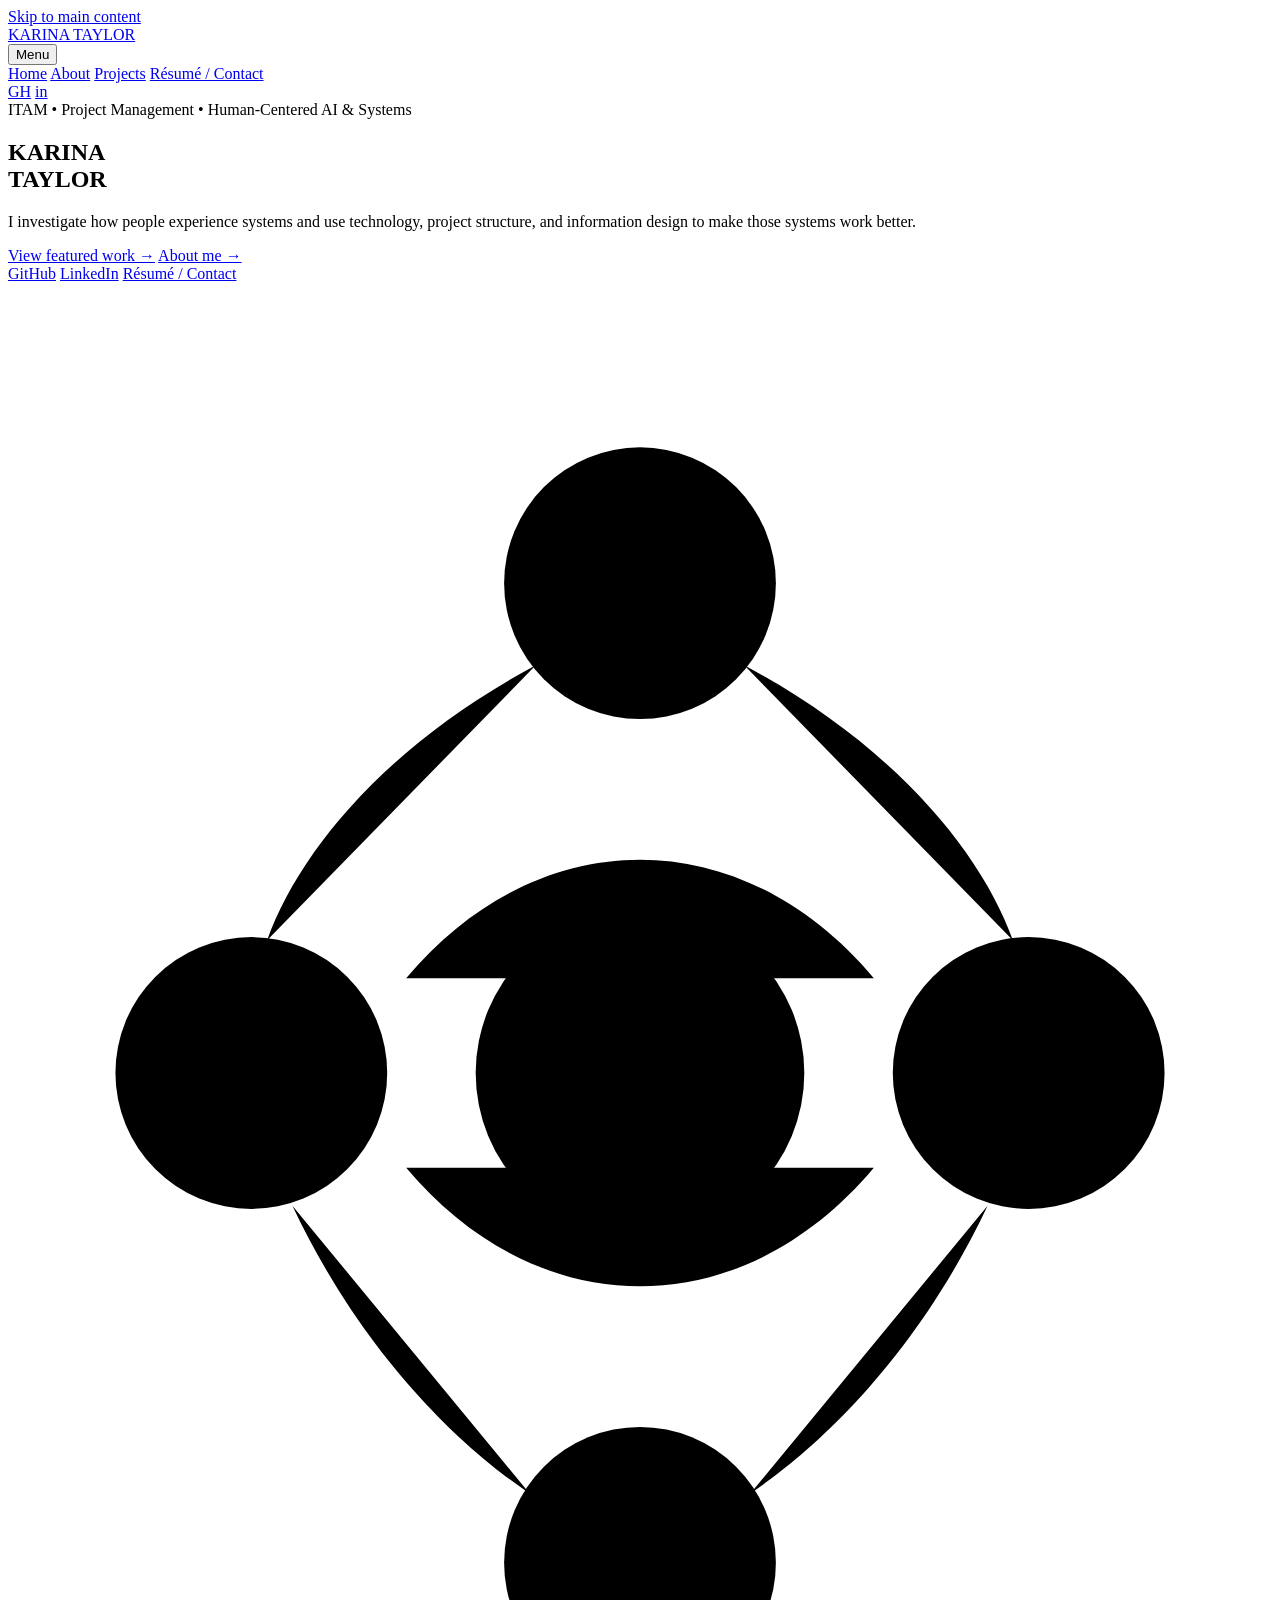
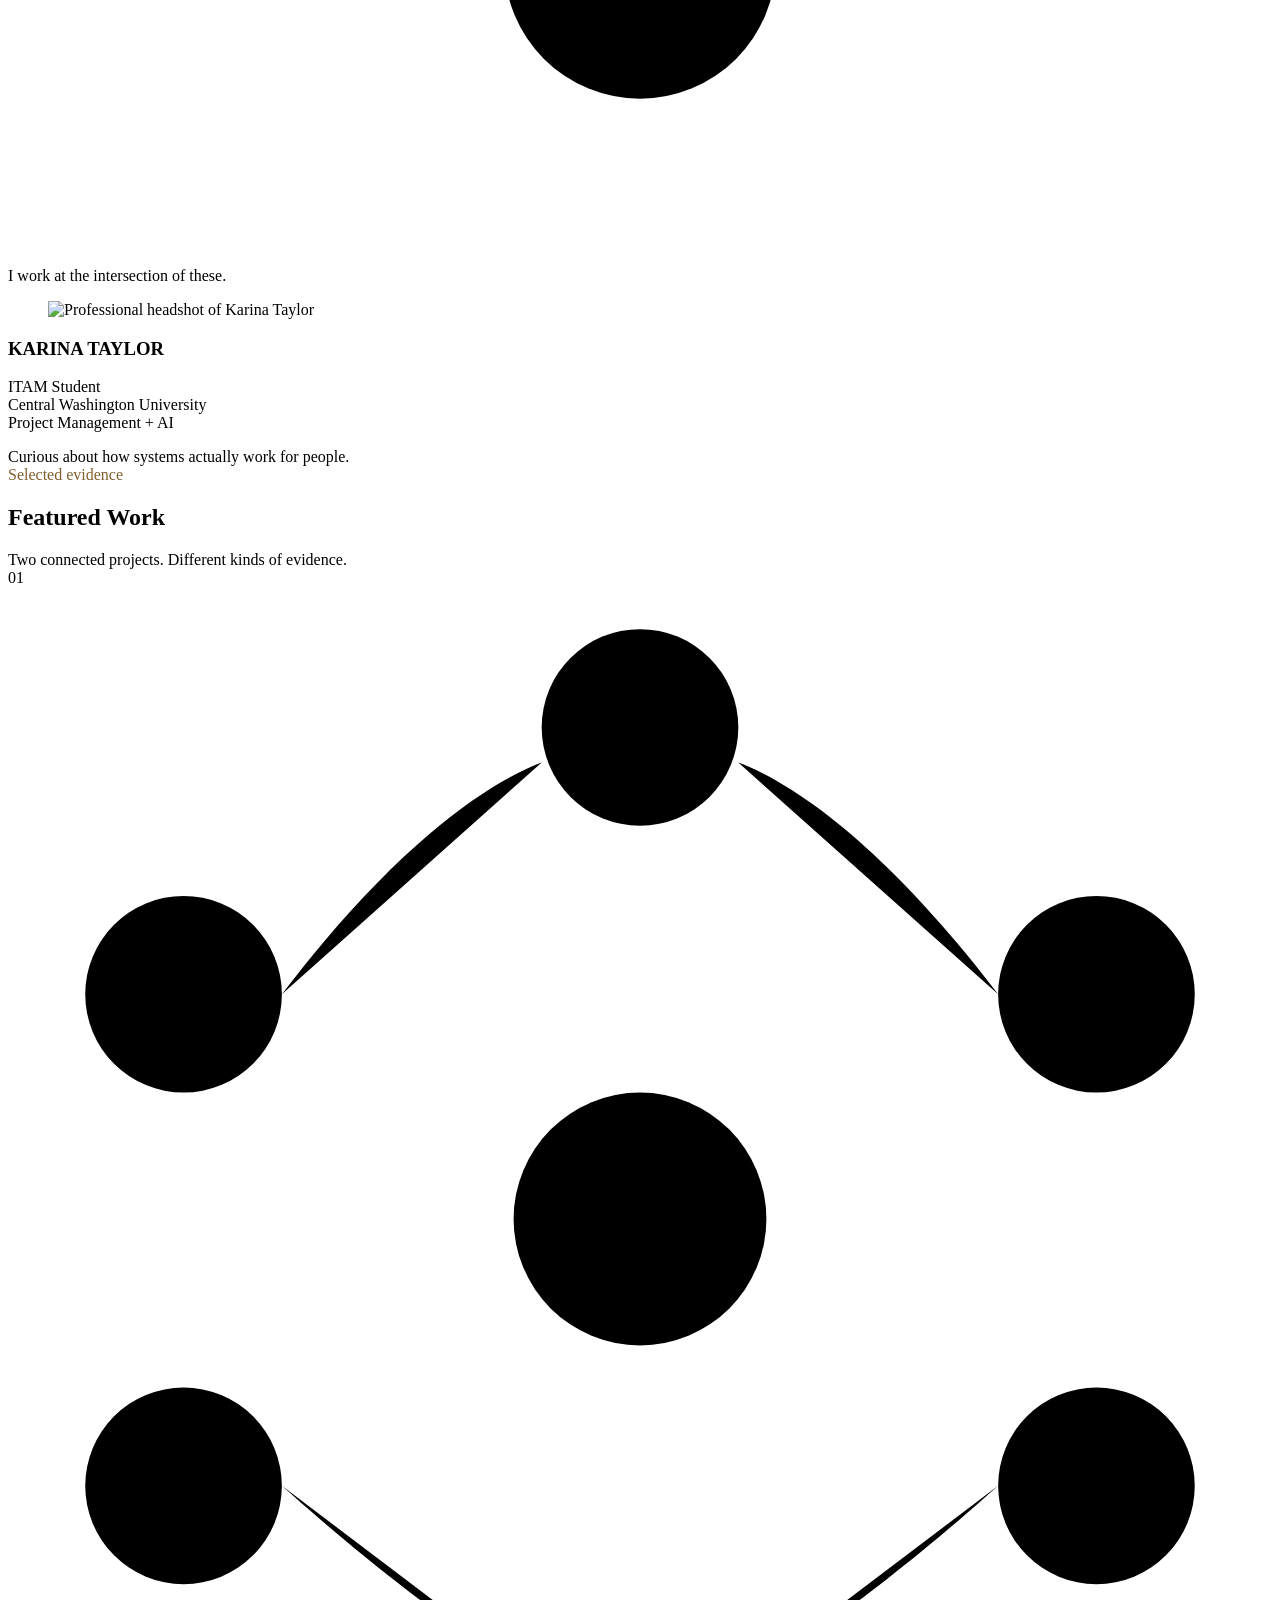
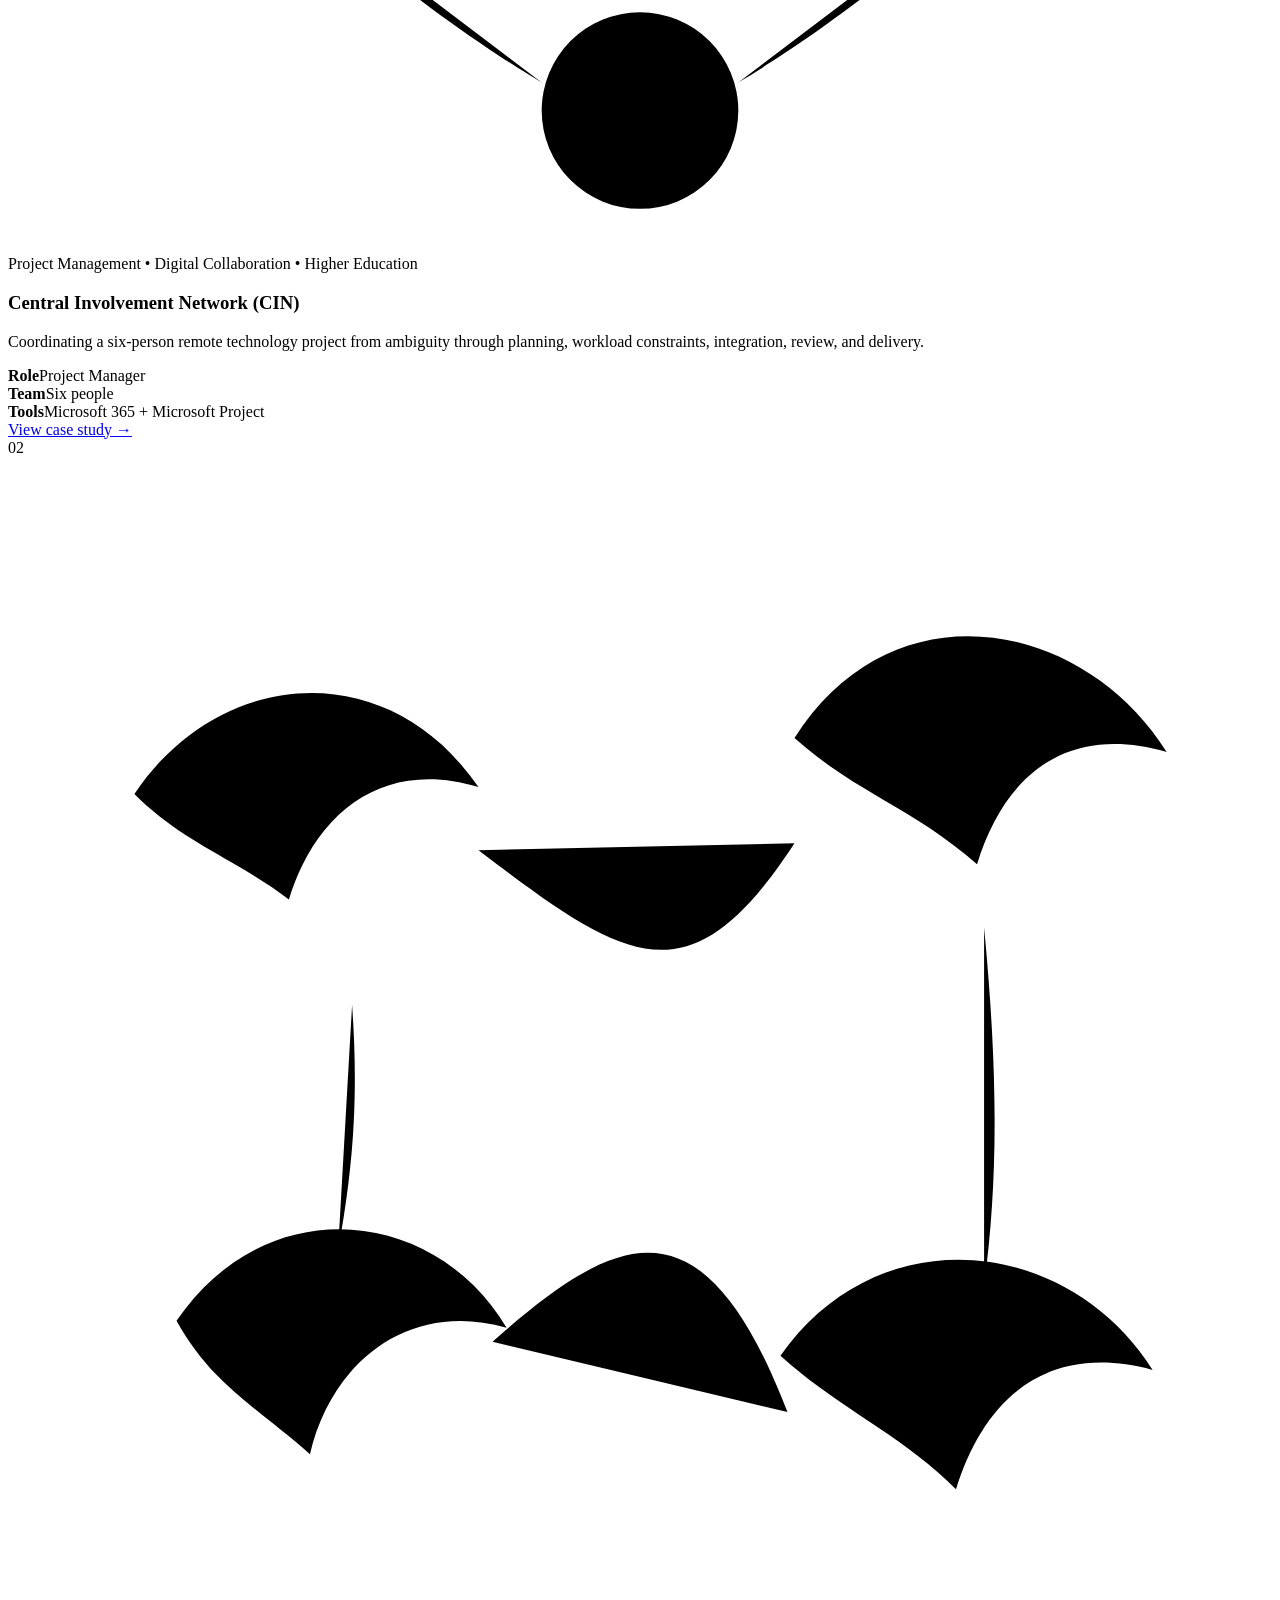
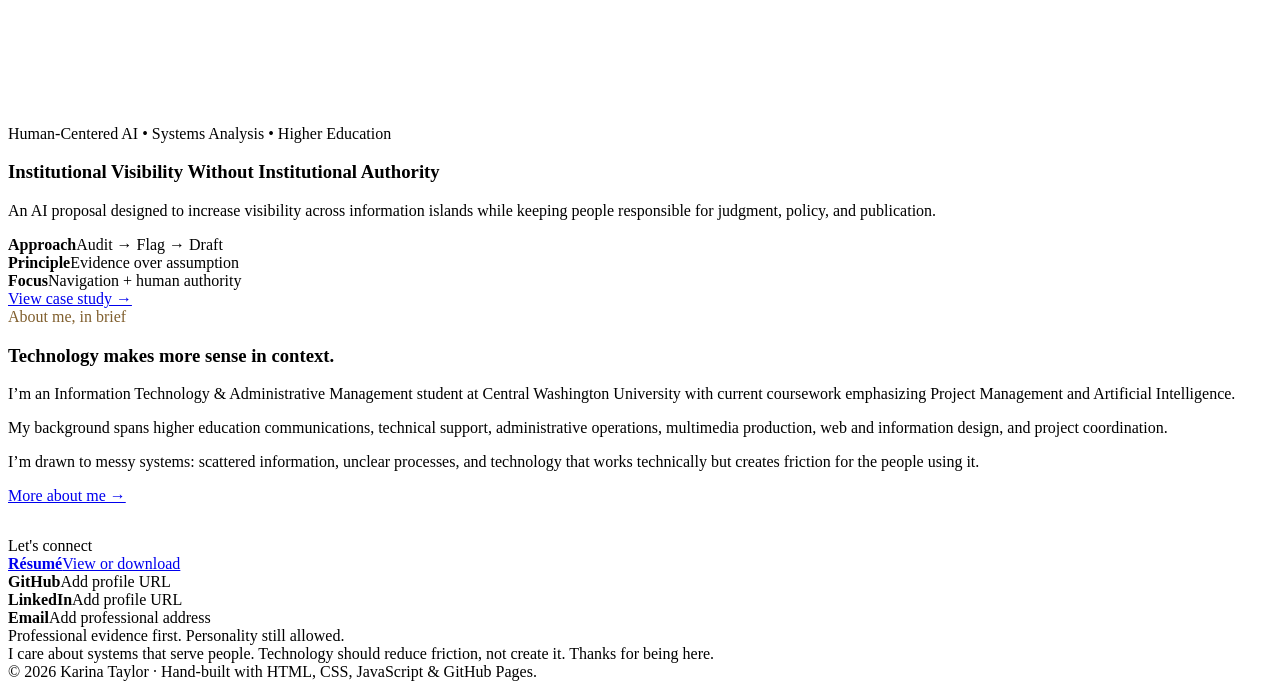
==== index.html @ f5432e7c "Publish portfolio Version 1 homepage" ====
<!doctype html>
<html lang="en">
<head>
<meta charset="utf-8">
<meta name="viewport" content="width=device-width,initial-scale=1">
<meta name="description" content="Karina Taylor — ITAM student focused on project management, human-centered AI, systems analysis, technology implementation, and process improvement.">
<title>Karina Taylor | Technology, Projects & Systems</title>
<link rel="stylesheet" href="assets/css/styles.css">
<script src="assets/js/main.js" defer></script>
</head>
<body>
<a class="skip-link" href="#main">Skip to main content</a>

<header class="site-header">
  <div class="wrap nav">
    <a class="brand" href="index.html">KARINA TAYLOR</a>
    <div class="nav-right">
      <button class="menu-button" aria-expanded="false" aria-controls="nav-links">Menu</button>
      <nav class="nav-links" id="nav-links" aria-label="Primary navigation">
        <a href="index.html" aria-current="page">Home</a>
        <a href="about.html">About</a>
        <a href="projects.html">Projects</a>
        <a href="resume.html">Résumé / Contact</a>
      </nav>
      <div class="social-mini" aria-label="Professional links">
        <a href="#" aria-label="GitHub placeholder">GH</a>
        <a href="#" aria-label="LinkedIn placeholder">in</a>
      </div>
    </div>
  </div>
</header>

<main id="main">
  <section class="hero">
    <div class="wrap hero-grid">
      <div class="hero-copy">
        <div class="eyebrow">ITAM • Project Management • Human-Centered AI & Systems</div>
        <h1>KARINA<br>TAYLOR</h1>
        <p class="hero-lead">I investigate how people experience systems and use technology, project structure, and information design to make those systems work better.</p>
        <div class="actions">
          <a class="button primary" href="#featured">View featured work →</a>
          <a class="button" href="about.html">About me →</a>
        </div>
        <div class="hero-links">
          <a href="#" aria-label="GitHub placeholder">GitHub</a>
          <a href="#" aria-label="LinkedIn placeholder">LinkedIn</a>
          <a href="resume.html">Résumé / Contact</a>
        </div>
      </div>

      <div class="system-board" aria-hidden="true">
        <svg viewBox="0 0 400 500">
          <circle cx="200" cy="250" r="52"/>
          <circle cx="200" cy="95" r="43"/>
          <circle cx="77" cy="250" r="43"/>
          <circle cx="323" cy="250" r="43"/>
          <circle cx="200" cy="405" r="43"/>
          <path d="M200 138 L200 198 M120 250 L148 250 M252 250 L280 250 M200 302 L200 362"/>
          <path d="M167 121 C120 146 92 180 82 208 M233 121 C280 146 308 180 318 208 M90 292 C115 345 150 373 165 383 M310 292 C285 345 250 373 235 383"/>
          <path d="M126 220 C168 170 232 170 274 220 M126 280 C168 330 232 330 274 280"/>
        </svg>
        <div class="system-note">I work at the intersection of these.</div>
      </div>

      <div class="portrait-zone">
        <figure class="photo-frame">
          <img src="assets/images/karina-taylor-headshot.webp" alt="Professional headshot of Karina Taylor">
        </figure>
        <aside class="id-card">
          <h3>KARINA TAYLOR</h3>
          <p>ITAM Student<br>Central Washington University<br>Project Management + AI</p>
          <div class="scribble">Curious about how systems actually work for people.</div>
        </aside>
      </div>
    </div>
  </section>

  <section class="paper-section" id="featured">
    <div class="wrap section">
      <div class="section-head">
        <div>
          <div class="eyebrow" style="color:#805f2e">Selected evidence</div>
          <h2 class="rule-title">Featured Work</h2>
        </div>
        <div class="hand-note">Two connected projects. Different kinds of evidence.</div>
      </div>

      <div class="feature-layout">
        <article class="project-card">
          <div class="project-number">01</div>
          <div class="project-body">
            <div class="project-top">
              <div class="project-diagram" aria-hidden="true">
                <svg viewBox="0 0 180 180">
                  <circle cx="90" cy="90" r="18"/>
                  <circle cx="90" cy="20" r="14"/><circle cx="25" cy="58" r="14"/><circle cx="25" cy="128" r="14"/>
                  <circle cx="155" cy="58" r="14"/><circle cx="155" cy="128" r="14"/><circle cx="90" cy="160" r="14"/>
                  <path d="M90 34 L90 72 M39 63 L72 82 M39 123 L72 98 M108 82 L141 63 M108 98 L141 123 M90 108 L90 146"/>
                  <path d="M39 58 C55 37 68 28 76 25 M141 58 C125 37 112 28 104 25 M39 128 C58 145 71 153 76 156 M141 128 C122 145 109 153 104 156"/>
                </svg>
              </div>
              <div>
                <div class="tag">Project Management • Digital Collaboration • Higher Education</div>
                <h3>Central Involvement Network (CIN)</h3>
                <p>Coordinating a six-person remote technology project from ambiguity through planning, workload constraints, integration, review, and delivery.</p>
              </div>
            </div>
            <div class="project-meta">
              <div><strong>Role</strong>Project Manager</div>
              <div><strong>Team</strong>Six people</div>
              <div><strong>Tools</strong>Microsoft 365 + Microsoft Project</div>
            </div>
            <a class="button" href="projects/cin.html">View case study →</a>
          </div>
        </article>

        <article class="project-card">
          <div class="project-number">02</div>
          <div class="project-body">
            <div class="project-top">
              <div class="project-diagram" aria-hidden="true">
                <svg viewBox="0 0 180 180">
                  <path d="M18 48 C30 30 54 28 67 47 C54 43 44 50 40 63 C32 57 25 55 18 48Z"/>
                  <path d="M112 40 C126 18 153 23 165 42 C151 38 142 45 138 58 C129 50 121 48 112 40Z"/>
                  <path d="M24 123 C37 104 61 107 71 124 C57 120 46 129 43 142 C35 135 29 132 24 123Z"/>
                  <path d="M110 128 C124 108 151 111 163 130 C148 126 139 134 135 147 C127 139 119 136 110 128Z"/>
                  <path d="M67 56 C88 72 97 78 112 55 M69 126 C87 110 99 105 111 136 M49 78 C50 92 49 102 47 113 M139 67 C141 88 141 103 139 118"/>
                </svg>
              </div>
              <div>
                <div class="tag">Human-Centered AI • Systems Analysis • Higher Education</div>
                <h3>Institutional Visibility Without Institutional Authority</h3>
                <p>An AI proposal designed to increase visibility across information islands while keeping people responsible for judgment, policy, and publication.</p>
              </div>
            </div>
            <div class="project-meta">
              <div><strong>Approach</strong>Audit → Flag → Draft</div>
              <div><strong>Principle</strong>Evidence over assumption</div>
              <div><strong>Focus</strong>Navigation + human authority</div>
            </div>
            <a class="button" href="projects/institutional-visibility.html">View case study →</a>
          </div>
        </article>

        <aside class="side-panel">
          <div class="eyebrow" style="color:#805f2e">About me, in brief</div>
          <h3>Technology makes more sense in context.</h3>
          <p>I’m an Information Technology & Administrative Management student at Central Washington University with current coursework emphasizing Project Management and Artificial Intelligence.</p>
          <p>My background spans higher education communications, technical support, administrative operations, multimedia production, web and information design, and project coordination.</p>
          <p>I’m drawn to messy systems: scattered information, unclear processes, and technology that works technically but creates friction for the people using it.</p>
          <a class="text-link" href="about.html">More about me →</a>

          <div style="margin-top:2rem" class="eyebrow" >Let's connect</div>
          <div class="contact-grid">
            <a href="resume.html"><strong>Résumé</strong>View or download</a>
            <div class="contact-placeholder"><strong>GitHub</strong>Add profile URL</div>
            <div class="contact-placeholder"><strong>LinkedIn</strong>Add profile URL</div>
            <div class="contact-placeholder"><strong>Email</strong>Add professional address</div>
          </div>
          <div class="hand-note">Professional evidence first. Personality still allowed.</div>
        </aside>
      </div>

      <div class="footer-note">
        <span>I care about systems that serve people. Technology should reduce friction, not create it.</span>
        <span>Thanks for being here.</span>
      </div>
    </div>
  </section>
</main>

<footer class="site-footer">© 2026 Karina Taylor · Hand-built with HTML, CSS, JavaScript & GitHub Pages.</footer>
</body>
</html>
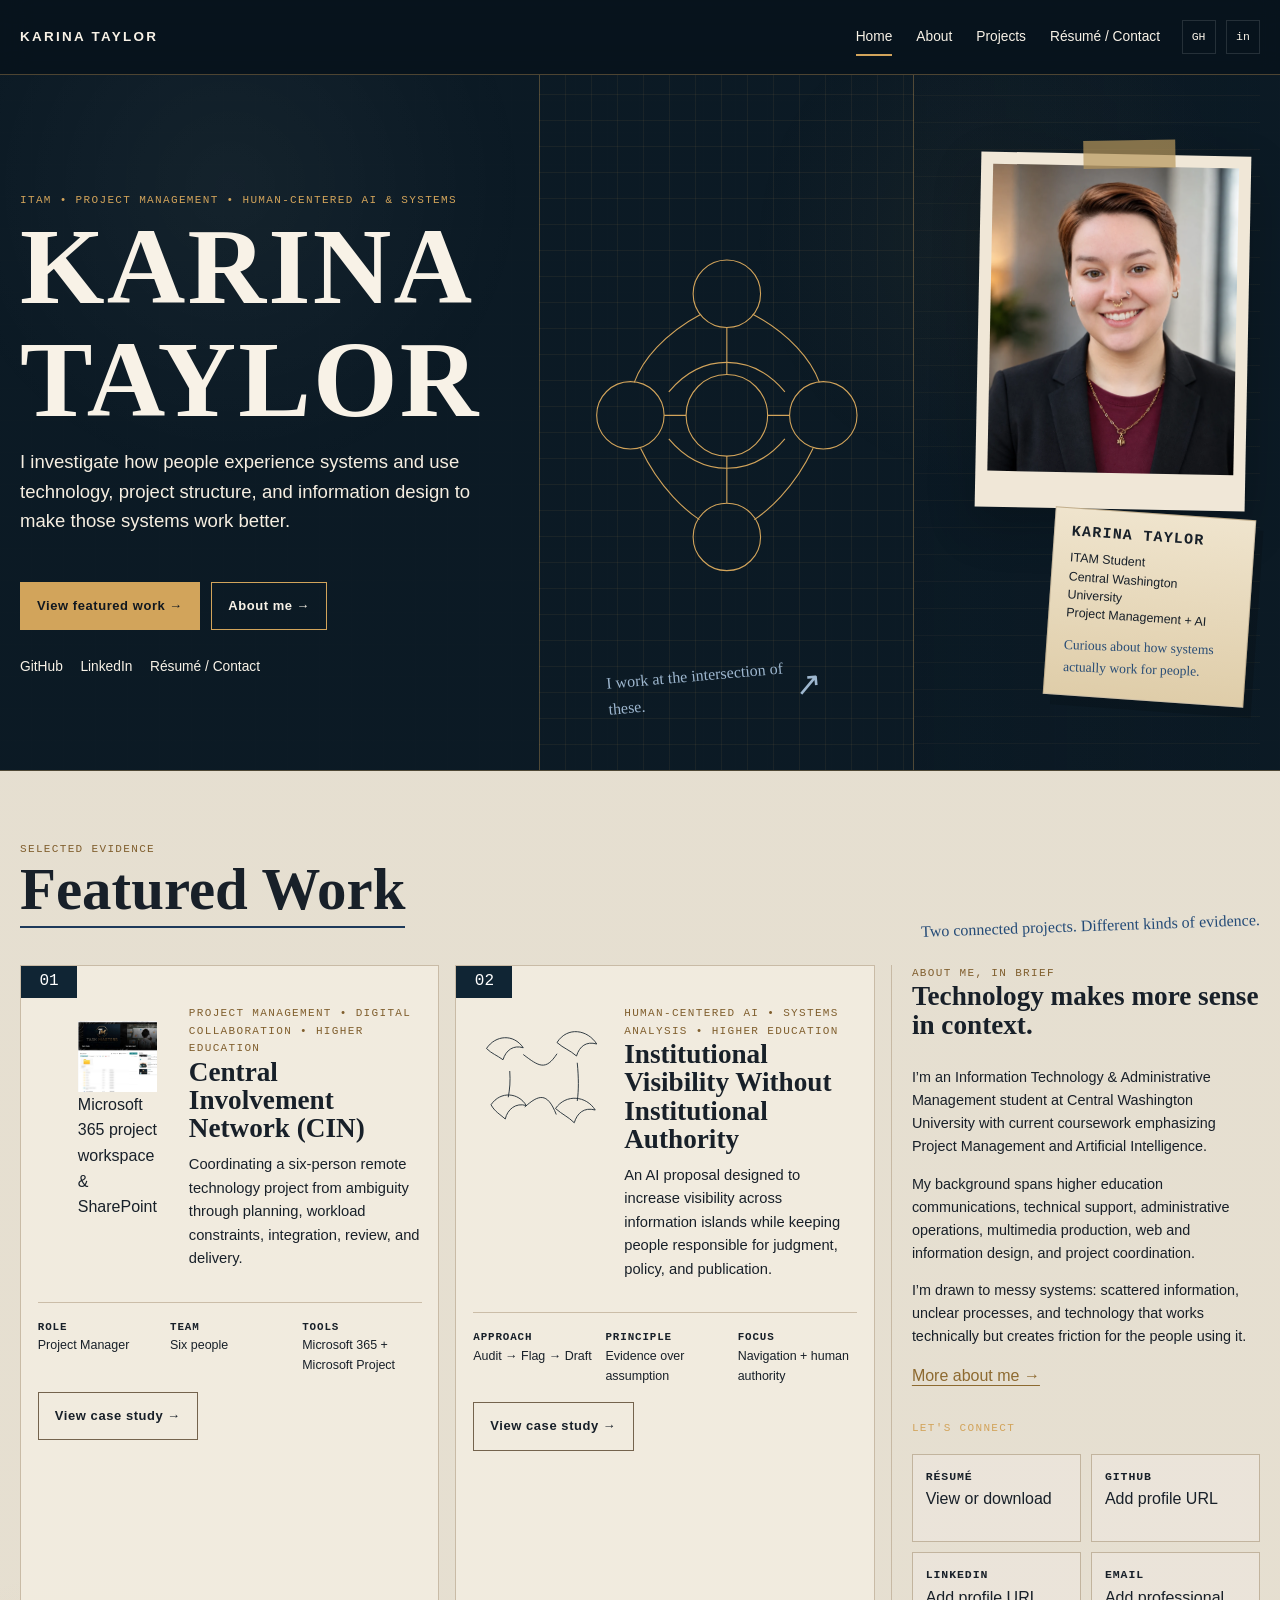
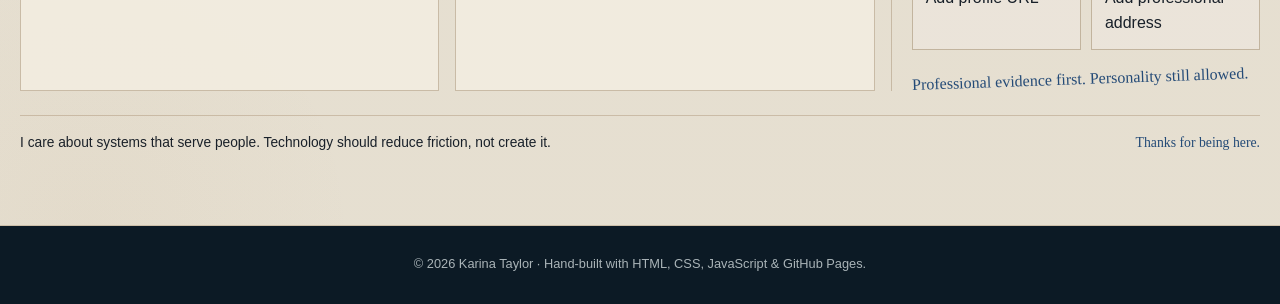
==== commit 17343f28: "Build CIN case study and add project evidence" ====
--- a/index.html
+++ b/index.html
@@ -91,14 +91,13 @@
           <div class="project-body">
             <div class="project-top">
               <div class="project-diagram" aria-hidden="true">
-                <svg viewBox="0 0 180 180">
-                  <circle cx="90" cy="90" r="18"/>
-                  <circle cx="90" cy="20" r="14"/><circle cx="25" cy="58" r="14"/><circle cx="25" cy="128" r="14"/>
-                  <circle cx="155" cy="58" r="14"/><circle cx="155" cy="128" r="14"/><circle cx="90" cy="160" r="14"/>
-                  <path d="M90 34 L90 72 M39 63 L72 82 M39 123 L72 98 M108 82 L141 63 M108 98 L141 123 M90 108 L90 146"/>
-                  <path d="M39 58 C55 37 68 28 76 25 M141 58 C125 37 112 28 104 25 M39 128 C58 145 71 153 76 156 M141 128 C122 145 109 153 104 156"/>
-                </svg>
-              </div>
+                <figure class="project-proof">
+  <div></div><img
+    src="assets/images/cin/sharepoint-project-home.jpg"
+    alt="Sanitized SharePoint project workspace created for the Central Involvement Network project"
+  >
+  <figcaption>Microsoft 365 project workspace & SharePoint</figcaption>
+</figure></div>
               <div>
                 <div class="tag">Project Management • Digital Collaboration • Higher Education</div>
                 <h3>Central Involvement Network (CIN)</h3>
--- a/assets/css/styles.css
+++ b/assets/css/styles.css
@@ -0,0 +1,517 @@
+
+:root{
+  --paper:#efe7d8;
+  --paper-2:#e5d9c6;
+  --paper-3:#d8c8af;
+  --ink:#182029;
+  --ink-soft:#47515a;
+  --navy:#0c1a25;
+  --navy-2:#112736;
+  --navy-3:#183445;
+  --gold:#d2a45b;
+  --gold-soft:#ebca8e;
+  --cream:#f8f2e7;
+  --muted:#aab4b8;
+  --blue-ink:#1e3a5b;
+  --line:rgba(210,164,91,.34);
+  --line-paper:rgba(61,47,31,.18);
+  --max:1240px;
+  --shadow:0 18px 48px rgba(0,0,0,.22);
+  --serif:Georgia,"Times New Roman",serif;
+  --sans:Arial,Helvetica,sans-serif;
+  --mono:Consolas,"Liberation Mono",monospace;
+}
+*{box-sizing:border-box}
+html{scroll-behavior:smooth}
+body{
+  margin:0;
+  font-family:var(--sans);
+  color:var(--cream);
+  line-height:1.6;
+  background:var(--navy);
+}
+body::before{
+  content:"";
+  position:fixed;
+  inset:0;
+  pointer-events:none;
+  z-index:-2;
+  background:
+    linear-gradient(rgba(12,26,37,.96),rgba(12,26,37,.96)),
+    repeating-linear-gradient(0deg,transparent 0 31px,rgba(210,164,91,.07) 31px 32px),
+    repeating-linear-gradient(90deg,transparent 0 31px,rgba(210,164,91,.07) 31px 32px);
+}
+a{color:inherit}
+img{display:block;max-width:100%}
+button,input,textarea,select{font:inherit}
+.skip-link{position:absolute;left:-9999px;top:0;z-index:999;background:var(--paper);color:var(--ink);padding:.7rem 1rem}
+.skip-link:focus{left:1rem;top:1rem}
+.wrap{width:min(100% - 2.5rem,var(--max));margin:auto}
+
+.site-header{
+  position:sticky;
+  top:0;
+  z-index:50;
+  background:rgba(8,20,29,.95);
+  backdrop-filter:blur(12px);
+  border-bottom:1px solid var(--line);
+}
+.nav{
+  min-height:74px;
+  display:flex;
+  align-items:center;
+  justify-content:space-between;
+  gap:1.5rem;
+}
+.brand{
+  text-decoration:none;
+  font-weight:700;
+  letter-spacing:.17em;
+  font-size:.84rem;
+  white-space:nowrap;
+}
+.nav-right{display:flex;align-items:center;gap:1.35rem}
+.nav-links{display:flex;align-items:center;gap:1.5rem}
+.nav-links a{
+  position:relative;
+  text-decoration:none;
+  font-size:.86rem;
+}
+.nav-links a::after{
+  content:"";
+  position:absolute;
+  left:0;
+  right:100%;
+  bottom:-.5rem;
+  height:2px;
+  background:var(--gold);
+  transition:right .18s ease;
+}
+.nav-links a:hover::after,.nav-links a:focus-visible::after,.nav-links a[aria-current="page"]::after{right:0}
+.social-mini{display:flex;gap:.65rem}
+.social-mini a{
+  width:34px;height:34px;
+  display:grid;place-items:center;
+  border:1px solid rgba(255,255,255,.12);
+  text-decoration:none;
+  font-family:var(--mono);
+  font-size:.72rem;
+}
+.menu-button{
+  display:none;
+  border:1px solid var(--line);
+  background:none;
+  color:var(--cream);
+  padding:.45rem .7rem;
+}
+
+.eyebrow,.tag,.meta{
+  font-family:var(--mono);
+  text-transform:uppercase;
+  letter-spacing:.12em;
+  font-size:.69rem;
+  color:var(--gold);
+}
+h1,h2,h3,h4{font-family:var(--serif);line-height:1.04;margin-top:0}
+h1{font-size:clamp(4.6rem,8.5vw,8rem);letter-spacing:.02em;margin-bottom:.7rem}
+h2{font-size:clamp(2.35rem,4.6vw,4rem);margin-bottom:.7rem}
+h3{font-size:1.7rem}
+p{margin-top:0}
+.text-link{color:#8d6a30;text-underline-offset:.25em}
+.dark-link{color:var(--gold-soft);text-underline-offset:.25em}
+
+.hero{
+  position:relative;
+  overflow:hidden;
+  border-bottom:1px solid var(--line);
+}
+.hero::before{
+  content:"";
+  position:absolute;
+  inset:0;
+  background:
+    radial-gradient(circle at 18% 16%,rgba(255,255,255,.04),transparent 25%),
+    radial-gradient(circle at 78% 24%,rgba(210,164,91,.05),transparent 22%);
+}
+.hero-grid{
+  position:relative;
+  min-height:695px;
+  display:grid;
+  grid-template-columns:1.05fr .76fr .70fr;
+  align-items:stretch;
+}
+.hero-copy{
+  padding:5.8rem 2.2rem 4.2rem 0;
+  display:flex;
+  flex-direction:column;
+  justify-content:center;
+  z-index:2;
+}
+.hero-position{
+  color:var(--gold-soft);
+  text-transform:uppercase;
+  letter-spacing:.075em;
+  font-size:.96rem;
+  line-height:1.45;
+  max-width:660px;
+}
+.hero-lead{
+  font-size:1.16rem;
+  max-width:620px;
+  color:#f6eee1;
+}
+.actions{display:flex;flex-wrap:wrap;gap:.7rem;margin-top:1.7rem}
+.button{
+  display:inline-block;
+  text-decoration:none;
+  border:1px solid var(--gold);
+  padding:.8rem 1rem;
+  font-weight:700;
+  font-size:.81rem;
+  letter-spacing:.045em;
+  transition:transform .16s ease;
+}
+.button.primary{background:var(--gold);color:#111820}
+.button:hover,.button:focus-visible{transform:translateY(-2px)}
+
+.system-board{
+  position:relative;
+  border-left:1px solid var(--line);
+  border-right:1px solid var(--line);
+  min-height:100%;
+  overflow:hidden;
+  background:
+    repeating-linear-gradient(0deg,transparent 0 25px,rgba(210,164,91,.07) 25px 26px),
+    repeating-linear-gradient(90deg,transparent 0 25px,rgba(210,164,91,.07) 25px 26px);
+}
+.system-board svg{
+  position:absolute;
+  inset:16% 8% 18%;
+  width:84%;
+  height:66%;
+  stroke:var(--gold);
+  fill:none;
+  stroke-width:1.4;
+}
+.system-note{
+  position:absolute;
+  left:18%;
+  bottom:8%;
+  font-family:"Comic Sans MS","Bradley Hand",cursive;
+  color:#9eb7cf;
+  font-size:1rem;
+  transform:rotate(-5deg);
+  max-width:180px;
+}
+.system-note::after{content:"↗";font-size:2rem;position:absolute;right:-2.2rem;top:.4rem}
+
+.portrait-zone{
+  position:relative;
+  min-height:100%;
+  background:
+    linear-gradient(90deg,rgba(12,26,37,.12),rgba(12,26,37,.02)),
+    repeating-linear-gradient(0deg,transparent 0 26px,rgba(210,164,91,.05) 26px 27px);
+}
+.photo-frame{
+  position:absolute;
+  width:78%;
+  top:9%;
+  left:7%;
+  background:#f0e7d7;
+  padding:12px 12px 36px;
+  transform:rotate(1.1deg);
+  box-shadow:var(--shadow);
+}
+.photo-frame::before{
+  content:"";
+  position:absolute;
+  top:-14px;
+  left:38%;
+  width:92px;
+  height:28px;
+  background:rgba(184,151,92,.70);
+  transform:rotate(-2deg);
+  z-index:2;
+}
+.photo-frame img{
+  width:100%;
+  aspect-ratio:4/5;
+  object-fit:cover;
+  object-position:center 28%;
+}
+.id-card{
+  position:absolute;
+  width:58%;
+  right:3%;
+  bottom:10%;
+  background:linear-gradient(180deg,#efe4cd,#dfcda9);
+  color:var(--ink);
+  padding:1rem 1.05rem 1.2rem;
+  transform:rotate(4deg);
+  border:1px solid rgba(69,48,22,.20);
+  box-shadow:8px 10px 0 rgba(0,0,0,.15);
+}
+.id-card h3{font-family:var(--mono);font-size:.94rem;letter-spacing:.08em;margin-bottom:.55rem}
+.id-card p{font-size:.78rem;line-height:1.45;margin-bottom:.65rem}
+.id-card .scribble{
+  font-family:"Comic Sans MS","Bradley Hand",cursive;
+  color:#294d76;
+  font-size:.85rem;
+  transform:rotate(-2deg);
+}
+
+.hero-links{
+  display:flex;
+  gap:1.1rem;
+  margin-top:1.6rem;
+  flex-wrap:wrap;
+}
+.hero-links a{
+  text-decoration:none;
+  border-bottom:1px solid transparent;
+  font-size:.86rem;
+}
+.hero-links a:hover,.hero-links a:focus-visible{border-color:var(--gold-soft)}
+
+.paper-section{
+  position:relative;
+  background:
+    linear-gradient(rgba(239,231,216,.96),rgba(239,231,216,.96)),
+    repeating-linear-gradient(0deg,transparent 0 29px,rgba(67,51,32,.04) 29px 30px);
+  color:var(--ink);
+  border-bottom:1px solid #cdbfa9;
+}
+.paper-section::before{
+  content:"";
+  position:absolute;inset:0;pointer-events:none;opacity:.35;
+  background:radial-gradient(circle at 7% 100%,rgba(155,105,44,.10),transparent 17%);
+}
+.section{padding:4.4rem 0}
+.section-head{
+  display:flex;
+  align-items:end;
+  justify-content:space-between;
+  gap:1rem;
+  margin-bottom:1.6rem;
+}
+.rule-title{
+  display:inline-block;
+  padding-bottom:.35rem;
+  border-bottom:2px solid var(--blue-ink);
+}
+.feature-layout{
+  display:grid;
+  grid-template-columns:1fr 1fr .88fr;
+  gap:1rem;
+}
+.project-card{
+  border:1px solid #c9bba6;
+  background:rgba(246,240,229,.74);
+  padding:1.05rem;
+  min-height:450px;
+  position:relative;
+}
+.project-number{
+  position:absolute;
+  top:0;left:0;
+  width:56px;height:32px;
+  display:grid;place-items:center;
+  background:#102534;color:#fff;
+  font-family:var(--mono);
+}
+.project-body{padding-top:1.4rem}
+.project-top{
+  display:grid;
+  grid-template-columns:135px 1fr;
+  gap:1rem;
+  align-items:start;
+}
+.project-diagram{
+  min-height:150px;
+  display:grid;
+  place-items:center;
+}
+.project-diagram svg{width:100%;height:150px;stroke:#1f2b34;fill:none;stroke-width:1.2}
+.project-card .tag{color:#805f2e}
+.project-card h3{margin-bottom:.65rem}
+.project-card p{font-size:.92rem}
+.project-meta{
+  border-top:1px solid #cbbda8;
+  margin-top:1rem;
+  padding-top:1rem;
+  display:grid;
+  grid-template-columns:repeat(3,1fr);
+  gap:.8rem;
+  font-size:.78rem;
+}
+.project-meta strong{display:block;font-family:var(--mono);font-size:.68rem;text-transform:uppercase;letter-spacing:.08em}
+.project-card .button{color:var(--ink);border-color:#74634d;margin-top:1rem}
+
+.side-panel{
+  border-left:1px solid #c7b9a4;
+  padding-left:1.25rem;
+}
+.side-panel p{font-size:.9rem}
+.contact-grid{
+  display:grid;
+  grid-template-columns:1fr 1fr;
+  gap:.65rem;
+  margin-top:1rem;
+}
+.contact-grid a,.contact-placeholder{
+  border:1px solid #c2b49e;
+  padding:.8rem;
+  text-decoration:none;
+  background:rgba(255,255,255,.18);
+  min-height:88px;
+}
+.contact-grid strong{display:block;font-family:var(--mono);font-size:.72rem;text-transform:uppercase;letter-spacing:.08em}
+.hand-note{
+  font-family:"Comic Sans MS","Bradley Hand",cursive;
+  color:#244b77;
+  transform:rotate(-2deg);
+  margin-top:1rem;
+}
+.footer-note{
+  border-top:1px solid #cbbca7;
+  margin-top:1.5rem;
+  padding-top:1rem;
+  display:flex;
+  justify-content:space-between;
+  gap:1rem;
+  font-size:.86rem;
+}
+.footer-note span:last-child{
+  font-family:"Comic Sans MS","Bradley Hand",cursive;
+  color:#244b77;
+}
+
+.inner-hero{
+  padding:5rem 0 3.5rem;
+  border-bottom:1px solid var(--line);
+}
+.inner-hero p{max-width:760px;font-size:1.06rem}
+.placeholder-card{
+  background:var(--paper);
+  color:var(--ink);
+  border:1px solid var(--paper-3);
+  padding:1.5rem;
+  box-shadow:var(--shadow);
+}
+.site-footer{
+  padding:1.8rem 1.25rem;
+  text-align:center;
+  color:var(--muted);
+  font-size:.8rem;
+}
+
+:focus-visible{outline:3px solid #f0c36f;outline-offset:4px}
+
+@media(max-width:1050px){
+  .hero-grid{grid-template-columns:1fr 1fr}
+  .hero-copy{grid-column:1/-1;padding-right:0;padding-bottom:2.4rem}
+  .system-board,.portrait-zone{min-height:520px}
+  .feature-layout{grid-template-columns:1fr 1fr}
+  .side-panel{grid-column:1/-1;border-left:0;border-top:1px solid #c7b9a4;padding:1.25rem 0 0}
+}
+@media(max-width:760px){
+  .nav-right{gap:.6rem}
+  .social-mini{display:none}
+  .menu-button{display:block}
+  .nav-links{
+    display:none;
+    position:absolute;
+    top:100%;left:0;right:0;
+    background:var(--navy);
+    border-bottom:1px solid var(--line);
+    padding:1rem 1.25rem;
+    flex-direction:column;
+    align-items:flex-start;
+  }
+  .nav-links.open{display:flex}
+  .hero-grid{grid-template-columns:1fr}
+  .hero-copy{grid-column:auto;padding:4.3rem 0 2.8rem}
+  .system-board,.portrait-zone{min-height:430px;border-left:0;border-right:0;border-top:1px solid var(--line)}
+  .photo-frame{width:68%;left:8%;top:8%}
+  .id-card{width:52%;right:5%;bottom:7%}
+  .feature-layout{grid-template-columns:1fr}
+  .project-top{grid-template-columns:1fr}
+  .project-diagram{min-height:125px}
+  .project-diagram svg{height:125px}
+  .project-meta{grid-template-columns:1fr 1fr}
+  .section{padding:3.4rem 0}
+}
+@media(max-width:500px){
+  h1{font-size:clamp(3.6rem,18vw,5rem)}
+  .system-board,.portrait-zone{min-height:360px}
+  .photo-frame{width:76%;left:5%}
+  .id-card{width:63%;right:2%;bottom:4%}
+  .contact-grid,.project-meta{grid-template-columns:1fr}
+  .footer-note{flex-direction:column}
+}
+@media(prefers-reduced-motion:reduce){
+  html{scroll-behavior:auto}
+  *,*::before,*::after{animation:none!important;transition:none!important}
+}
+
+/* ------------------------------
+   About page
+------------------------------ */
+.about-hero{padding:5.2rem 0 4rem;border-bottom:1px solid var(--line);position:relative;overflow:hidden}
+.about-hero::after{content:"";position:absolute;inset:0;pointer-events:none;background:linear-gradient(24deg,transparent 0 57%,rgba(210,164,91,.07) 57% 58%,transparent 58%),radial-gradient(circle at 82% 24%,rgba(210,164,91,.08),transparent 20%)}
+.about-hero-grid{position:relative;z-index:1;display:grid;grid-template-columns:.72fr 1.28fr;gap:4rem;align-items:center}
+.about-photo-stack{position:relative;padding:1.4rem 1.4rem 3.2rem;background:var(--paper);box-shadow:var(--shadow);transform:rotate(-1deg);border:1px solid var(--paper-3)}
+.about-photo-stack::before{content:"";position:absolute;top:-13px;left:38%;width:88px;height:26px;background:rgba(186,153,96,.72);transform:rotate(2deg)}
+.about-photo-stack img{width:100%;aspect-ratio:4/5;object-fit:cover;object-position:center 26%}
+.about-caption{margin-top:.8rem;color:var(--ink);font-family:var(--mono);font-size:.72rem;letter-spacing:.07em;text-transform:uppercase}
+.about-intro h1{font-size:clamp(3.5rem,7vw,6.5rem);max-width:880px}
+.about-intro .lead{font-size:1.13rem;max-width:760px}
+.about-intro .hand-note{max-width:530px;color:#9bb6cf}
+.about-paper{background:linear-gradient(rgba(239,231,216,.97),rgba(239,231,216,.97)),repeating-linear-gradient(0deg,transparent 0 29px,rgba(67,51,32,.035) 29px 30px);color:var(--ink);border-bottom:1px solid #cdbfa9}
+.about-section{padding:4.4rem 0}
+.about-grid{display:grid;grid-template-columns:1.18fr .82fr;gap:3.5rem;align-items:start}
+.about-copy{max-width:760px}
+.about-copy p{font-size:1.02rem}
+.about-copy .opening{font-family:var(--serif);font-size:1.55rem;line-height:1.35;color:#22303a}
+.margin-card{border:1px solid #c6b7a1;background:rgba(247,241,229,.72);padding:1.25rem;box-shadow:7px 9px 0 rgba(68,49,28,.06)}
+.margin-card + .margin-card{margin-top:1rem}
+.margin-card h3{font-size:1.25rem;margin-bottom:.6rem}
+.margin-card ul{margin:.4rem 0 0;padding-left:1.15rem}
+.margin-card li{margin-bottom:.35rem}
+.competency-cloud{display:flex;flex-wrap:wrap;gap:.55rem;margin-top:1rem}
+.competency-chip{border:1px solid #b9aa94;padding:.5rem .65rem;font-family:var(--mono);font-size:.72rem;letter-spacing:.06em;background:rgba(255,255,255,.18)}
+.about-bridge{padding:3.7rem 0;border-bottom:1px solid var(--line)}
+.about-bridge-grid{display:grid;grid-template-columns:1fr 1fr 1fr;gap:1rem}
+.bridge-card{border:1px solid var(--line);background:rgba(17,39,54,.72);padding:1.3rem;min-height:210px}
+.bridge-card .num{font-family:var(--mono);color:var(--gold);font-size:.74rem}
+.bridge-card h3{margin:.4rem 0 .6rem}
+.bridge-card p{color:#e6ddd0;font-size:.92rem}
+.about-next{padding:3.5rem 0}
+.about-next-grid{display:grid;grid-template-columns:1.2fr .8fr;gap:2rem;align-items:center}
+.about-next .paper-note{position:relative;inset:auto;width:auto;min-height:0;transform:rotate(1deg)}
+@media(max-width:900px){.about-hero-grid,.about-grid,.about-next-grid{grid-template-columns:1fr}.about-photo-stack{max-width:460px}.about-bridge-grid{grid-template-columns:1fr}}
+
+/* ------------------------------
+   CIN case study
+------------------------------ */
+.case-hero{padding:5.5rem 0 4.5rem;border-bottom:1px solid var(--line);background:radial-gradient(circle at 78% 20%,rgba(210,164,91,.09),transparent 22%),linear-gradient(120deg,rgba(255,255,255,.015),transparent 40%)}
+.case-hero-grid{display:grid;grid-template-columns:1.45fr .55fr;gap:4rem;align-items:end}
+.case-hero h1{font-size:clamp(4rem,8vw,7.6rem);line-height:.88;max-width:1000px}
+.case-deck{font-family:var(--serif);font-size:clamp(1.45rem,2.3vw,2.05rem);line-height:1.25;color:#f0e8dc;max-width:820px}
+.case-summary{max-width:800px;color:#c8d0d4;font-size:1.03rem}
+.case-docket{background:var(--paper);color:var(--ink);padding:1.35rem;box-shadow:10px 12px 0 rgba(0,0,0,.2);transform:rotate(1deg);border:1px solid var(--paper-3)}
+.docket-stamp{font-family:var(--mono);font-size:.68rem;letter-spacing:.12em;color:#805f2e;border-bottom:1px solid #c7b9a4;padding-bottom:.75rem;margin-bottom:.5rem}
+.case-docket dl{margin:0}.case-docket dl div{padding:.65rem 0;border-bottom:1px dashed #c7b9a4}.case-docket dl div:last-child{border-bottom:0}.case-docket dt{font-family:var(--mono);font-size:.65rem;letter-spacing:.1em;text-transform:uppercase;color:#765f44}.case-docket dd{margin:.2rem 0 0;font-weight:700}
+.case-paper{background:linear-gradient(rgba(239,231,216,.98),rgba(239,231,216,.98)),repeating-linear-gradient(0deg,transparent 0 29px,rgba(67,51,32,.035) 29px 30px);color:var(--ink)}
+.case-dark{background:#0c1c27;border-top:1px solid var(--line);border-bottom:1px solid var(--line)}
+.case-section{padding:5rem 0}.case-ink{color:#805f2e}.case-two-col{display:grid;grid-template-columns:1.3fr .7fr;gap:4rem;align-items:start}.case-opening{font-family:var(--serif);font-size:1.45rem;line-height:1.4;color:#22303a}
+.case-margin-note{border-left:3px solid #a47b3e;padding:1rem 0 1rem 1.4rem}.case-margin-note span{display:block;font-family:var(--mono);font-size:.68rem;letter-spacing:.12em;color:#805f2e;margin-top:.9rem}.case-margin-note span:first-child{margin-top:0}.case-margin-note p{margin:.3rem 0 0}
+.case-process{display:grid;grid-template-columns:repeat(4,1fr);gap:1rem;margin-top:2rem}.case-process article{border:1px solid var(--line);padding:1.3rem;background:rgba(17,39,54,.65);min-height:230px}.case-process article>span{font-family:var(--mono);color:var(--gold);font-size:.72rem}.case-process h3{margin:.45rem 0}.case-process p{color:#d7dfe2;font-size:.92rem}
+.case-evidence-grid{display:grid;grid-template-columns:1fr 1fr;gap:3rem;align-items:center}.case-evidence-grid.reverse{grid-template-columns:1fr 1fr}.evidence-frame{margin:0;background:#f8f2e7;padding:1rem 1rem 2.7rem;border:1px solid #c7b9a4;box-shadow:10px 12px 0 rgba(60,42,23,.08);transform:rotate(.5deg)}.reverse .evidence-frame{transform:rotate(-.6deg)}.evidence-frame img{width:100%;display:block;border:1px solid #d1c4b0}.evidence-frame figcaption{font-family:var(--mono);font-size:.66rem;line-height:1.5;color:#655a4b;margin-top:.7rem}.case-callout{margin-top:1.5rem;padding:1rem 1.2rem;border-left:4px solid #a47b3e;background:rgba(255,255,255,.28)}.case-callout strong{font-family:var(--mono);font-size:.75rem;letter-spacing:.08em;text-transform:uppercase}.case-callout p{margin:.35rem 0 0}.case-rule{border-top:1px solid #cdbfa9}
+.metric-grid{display:grid;grid-template-columns:repeat(4,1fr);gap:1rem;margin:2rem 0}.metric-grid article{border-top:2px solid var(--gold);padding:1.2rem 0}.metric-grid strong{display:block;font-family:var(--serif);font-size:2.8rem;color:#fff}.metric-grid span{font-family:var(--mono);font-size:.68rem;letter-spacing:.06em;color:#b9c6cd;text-transform:uppercase}.adapt-flow{display:grid;grid-template-columns:1fr auto 1fr auto 1fr auto 1fr;gap:.65rem;align-items:center;margin:2.5rem 0}.adapt-flow div{border:1px solid var(--line);padding:1rem;text-align:center;font-size:.9rem;min-height:90px;display:grid;place-items:center}.adapt-flow b{color:var(--gold)}.case-wide-copy{max-width:900px;color:#d7dfe2}
+.control-grid{display:grid;grid-template-columns:repeat(3,1fr);gap:1rem;margin-top:2rem}.control-grid article{border:1px solid #c7b9a4;padding:1.2rem;background:rgba(255,255,255,.24)}.control-grid span{font-family:var(--mono);font-size:.7rem;letter-spacing:.1em;color:#805f2e}.control-grid p{margin:.55rem 0 0}
+.prototype-lab{background:#112736;border-top:1px solid var(--line);border-bottom:1px solid var(--line)}.prototype-head{display:grid;grid-template-columns:1.25fr .75fr;gap:3rem;align-items:start}.prototype-head p{color:#d7dfe2}.attribution-card{border:1px solid var(--line);padding:1.2rem;background:rgba(5,15,22,.28)}.attribution-card>strong{font-family:var(--mono);color:var(--gold);font-size:.72rem;letter-spacing:.1em;text-transform:uppercase}.attribution-card p{font-size:.88rem;margin:.7rem 0}.prototype-window{margin:2rem 0 1.5rem;border:1px solid #425865;background:#071118;box-shadow:0 22px 60px rgba(0,0,0,.28)}.browser-bar{height:44px;display:flex;align-items:center;gap:.45rem;padding:0 1rem;border-bottom:1px solid #425865}.browser-bar span{width:10px;height:10px;border-radius:50%;border:1px solid #71828b}.browser-bar code{margin-left:.6rem;color:#9eafb7;font-size:.72rem}.prototype-window iframe{display:block;width:100%;height:620px;border:0;background:#fff}
+.outcome-strip{display:grid;grid-template-columns:repeat(3,1fr);border-top:1px solid #b9aa94;border-bottom:1px solid #b9aa94;margin-top:2rem}.outcome-strip div{padding:1rem;border-right:1px solid #b9aa94}.outcome-strip div:last-child{border-right:0}.outcome-strip strong{display:block;font-family:var(--serif);font-size:2rem}.outcome-strip span{font-family:var(--mono);font-size:.65rem;text-transform:uppercase;letter-spacing:.07em}.peer-note{position:relative;background:#f6eddb;padding:2.2rem 1.6rem 1.6rem;border:1px solid #c7b9a4;box-shadow:10px 12px 0 rgba(60,42,23,.08);transform:rotate(1deg)}.peer-note .tape{position:absolute;top:-14px;left:34%;width:95px;height:28px;background:rgba(190,158,99,.72);transform:rotate(-3deg)}.peer-note>span{font-family:var(--mono);font-size:.68rem;letter-spacing:.12em;color:#805f2e}.peer-note p{font-family:var(--serif);font-size:1.15rem;line-height:1.45}.peer-note small{font-family:var(--mono);color:#6b5f50}.peer-note hr{border:0;border-top:1px dashed #b9aa94}
+.lesson-list{max-width:980px;margin-top:2rem}.lesson-list article{display:grid;grid-template-columns:70px 1fr;gap:1rem;padding:1.5rem 0;border-top:1px solid var(--line)}.lesson-list article:last-child{border-bottom:1px solid var(--line)}.lesson-list>article>span{font-family:var(--mono);color:var(--gold)}.lesson-list h3{margin:0 0 .35rem}.lesson-list p{margin:0;color:#d7dfe2}.case-file-note{border:1px solid #b9aa94;padding:1.3rem;transform:rotate(1deg);background:rgba(255,255,255,.2)}.case-file-note span{font-family:var(--mono);font-size:.7rem;letter-spacing:.1em;color:#805f2e}.case-file-note p{font-family:var(--serif);font-size:1.45rem;margin:.7rem 0 0}
+@media(max-width:950px){.case-hero-grid,.case-two-col,.case-evidence-grid,.case-evidence-grid.reverse,.prototype-head{grid-template-columns:1fr}.case-docket{max-width:520px}.case-process,.metric-grid{grid-template-columns:1fr 1fr}.control-grid{grid-template-columns:1fr 1fr}.adapt-flow{grid-template-columns:1fr}.adapt-flow b{transform:rotate(90deg);text-align:center}.prototype-window iframe{height:520px}}
+@media(max-width:600px){.case-section{padding:3.5rem 0}.case-process,.metric-grid,.control-grid,.outcome-strip{grid-template-columns:1fr}.outcome-strip div{border-right:0;border-bottom:1px solid #b9aa94}.outcome-strip div:last-child{border-bottom:0}.prototype-window iframe{height:480px}.browser-bar code{display:none}.lesson-list article{grid-template-columns:42px 1fr}}
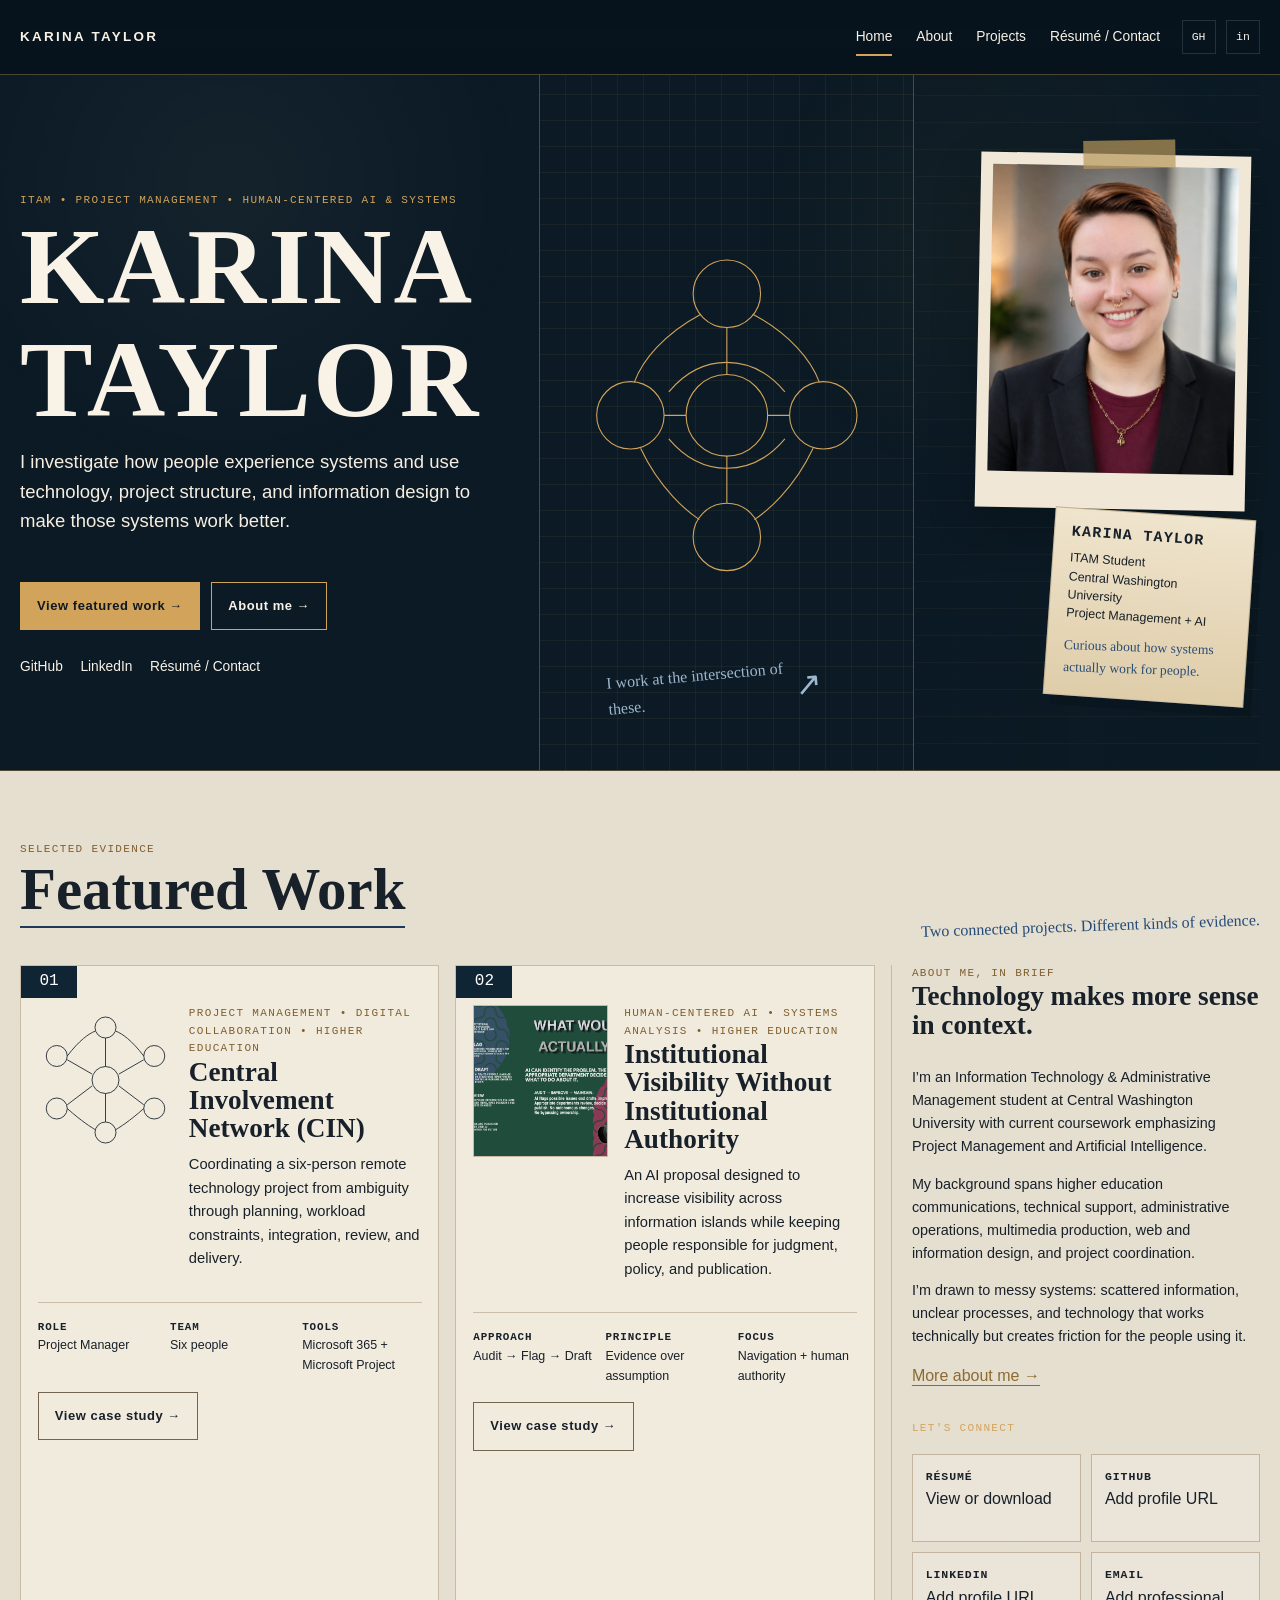
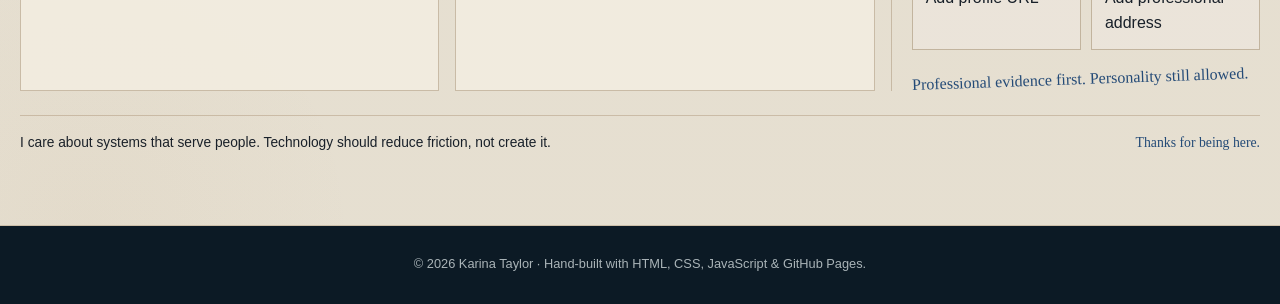
==== commit 4e570ef1: "Build Institutional Visibility case study with project evidence" ====
--- a/index.html
+++ b/index.html
@@ -91,13 +91,14 @@
           <div class="project-body">
             <div class="project-top">
               <div class="project-diagram" aria-hidden="true">
-                <figure class="project-proof">
-  <div></div><img
-    src="assets/images/cin/sharepoint-project-home.jpg"
-    alt="Sanitized SharePoint project workspace created for the Central Involvement Network project"
-  >
-  <figcaption>Microsoft 365 project workspace & SharePoint</figcaption>
-</figure></div>
+                <svg viewBox="0 0 180 180">
+                  <circle cx="90" cy="90" r="18"/>
+                  <circle cx="90" cy="20" r="14"/><circle cx="25" cy="58" r="14"/><circle cx="25" cy="128" r="14"/>
+                  <circle cx="155" cy="58" r="14"/><circle cx="155" cy="128" r="14"/><circle cx="90" cy="160" r="14"/>
+                  <path d="M90 34 L90 72 M39 63 L72 82 M39 123 L72 98 M108 82 L141 63 M108 98 L141 123 M90 108 L90 146"/>
+                  <path d="M39 58 C55 37 68 28 76 25 M141 58 C125 37 112 28 104 25 M39 128 C58 145 71 153 76 156 M141 128 C122 145 109 153 104 156"/>
+                </svg>
+              </div>
               <div>
                 <div class="tag">Project Management • Digital Collaboration • Higher Education</div>
                 <h3>Central Involvement Network (CIN)</h3>
@@ -117,14 +118,8 @@
           <div class="project-number">02</div>
           <div class="project-body">
             <div class="project-top">
-              <div class="project-diagram" aria-hidden="true">
-                <svg viewBox="0 0 180 180">
-                  <path d="M18 48 C30 30 54 28 67 47 C54 43 44 50 40 63 C32 57 25 55 18 48Z"/>
-                  <path d="M112 40 C126 18 153 23 165 42 C151 38 142 45 138 58 C129 50 121 48 112 40Z"/>
-                  <path d="M24 123 C37 104 61 107 71 124 C57 120 46 129 43 142 C35 135 29 132 24 123Z"/>
-                  <path d="M110 128 C124 108 151 111 163 130 C148 126 139 134 135 147 C127 139 119 136 110 128Z"/>
-                  <path d="M67 56 C88 72 97 78 112 55 M69 126 C87 110 99 105 111 136 M49 78 C50 92 49 102 47 113 M139 67 C141 88 141 103 139 118"/>
-                </svg>
+              <div class="project-proof ai-proof">
+                <img src="assets/images/institutional-visibility/05-ai-operating-model.webp" alt="Slide from Institutional Visibility showing the Audit, Flag, Draft, Review, Publish operating model">
               </div>
               <div>
                 <div class="tag">Human-Centered AI • Systems Analysis • Higher Education</div>
--- a/assets/css/styles.css
+++ b/assets/css/styles.css
@@ -514,4 +514,11 @@
 .outcome-strip{display:grid;grid-template-columns:repeat(3,1fr);border-top:1px solid #b9aa94;border-bottom:1px solid #b9aa94;margin-top:2rem}.outcome-strip div{padding:1rem;border-right:1px solid #b9aa94}.outcome-strip div:last-child{border-right:0}.outcome-strip strong{display:block;font-family:var(--serif);font-size:2rem}.outcome-strip span{font-family:var(--mono);font-size:.65rem;text-transform:uppercase;letter-spacing:.07em}.peer-note{position:relative;background:#f6eddb;padding:2.2rem 1.6rem 1.6rem;border:1px solid #c7b9a4;box-shadow:10px 12px 0 rgba(60,42,23,.08);transform:rotate(1deg)}.peer-note .tape{position:absolute;top:-14px;left:34%;width:95px;height:28px;background:rgba(190,158,99,.72);transform:rotate(-3deg)}.peer-note>span{font-family:var(--mono);font-size:.68rem;letter-spacing:.12em;color:#805f2e}.peer-note p{font-family:var(--serif);font-size:1.15rem;line-height:1.45}.peer-note small{font-family:var(--mono);color:#6b5f50}.peer-note hr{border:0;border-top:1px dashed #b9aa94}
 .lesson-list{max-width:980px;margin-top:2rem}.lesson-list article{display:grid;grid-template-columns:70px 1fr;gap:1rem;padding:1.5rem 0;border-top:1px solid var(--line)}.lesson-list article:last-child{border-bottom:1px solid var(--line)}.lesson-list>article>span{font-family:var(--mono);color:var(--gold)}.lesson-list h3{margin:0 0 .35rem}.lesson-list p{margin:0;color:#d7dfe2}.case-file-note{border:1px solid #b9aa94;padding:1.3rem;transform:rotate(1deg);background:rgba(255,255,255,.2)}.case-file-note span{font-family:var(--mono);font-size:.7rem;letter-spacing:.1em;color:#805f2e}.case-file-note p{font-family:var(--serif);font-size:1.45rem;margin:.7rem 0 0}
 @media(max-width:950px){.case-hero-grid,.case-two-col,.case-evidence-grid,.case-evidence-grid.reverse,.prototype-head{grid-template-columns:1fr}.case-docket{max-width:520px}.case-process,.metric-grid{grid-template-columns:1fr 1fr}.control-grid{grid-template-columns:1fr 1fr}.adapt-flow{grid-template-columns:1fr}.adapt-flow b{transform:rotate(90deg);text-align:center}.prototype-window iframe{height:520px}}
-@media(max-width:600px){.case-section{padding:3.5rem 0}.case-process,.metric-grid,.control-grid,.outcome-strip{grid-template-columns:1fr}.outcome-strip div{border-right:0;border-bottom:1px solid #b9aa94}.outcome-strip div:last-child{border-bottom:0}.prototype-window iframe{height:480px}.browser-bar code{display:none}.lesson-list article{grid-template-columns:42px 1fr}}+@media(max-width:600px){.case-section{padding:3.5rem 0}.case-process,.metric-grid,.control-grid,.outcome-strip{grid-template-columns:1fr}.outcome-strip div{border-right:0;border-bottom:1px solid #b9aa94}.outcome-strip div:last-child{border-bottom:0}.prototype-window iframe{height:480px}.browser-bar code{display:none}.lesson-list article{grid-template-columns:42px 1fr}}
+
+/* Institutional Visibility case study */
+.visibility-hero{background:radial-gradient(circle at 82% 18%,rgba(151,57,88,.14),transparent 25%),radial-gradient(circle at 72% 70%,rgba(53,82,103,.18),transparent 30%),#0c1c27}
+.visibility-connection{display:grid;grid-template-columns:1.15fr .85fr;gap:3rem;align-items:center;margin-top:2rem}.dark-slide-frame{margin:0;border:1px solid #425865;padding:.7rem;background:#071118;box-shadow:12px 14px 0 rgba(0,0,0,.18)}.dark-slide-frame img{display:block;width:100%}.visibility-process article{min-height:250px}.constraint-strip{display:grid;grid-template-columns:repeat(4,1fr);gap:1px;background:#425865;border:1px solid #425865;margin:2rem 0}.constraint-strip span{background:#091721;padding:1rem;text-align:center;font-family:var(--mono);font-size:.72rem;letter-spacing:.06em;text-transform:uppercase;color:#e6d9c4}.wide-evidence-frame{margin:1.5rem 0 0;background:#f8f2e7;padding:1rem 1rem 2.8rem;border:1px solid #c7b9a4;box-shadow:10px 12px 0 rgba(60,42,23,.08)}.wide-evidence-frame img{display:block;width:100%;border:1px solid #d1c4b0}.wide-evidence-frame figcaption{font-family:var(--mono);font-size:.66rem;color:#655a4b;margin-top:.75rem}.benefit-grid{display:grid;grid-template-columns:repeat(4,1fr);gap:1rem;margin-top:2rem}.benefit-grid article{border-top:2px solid var(--gold);padding:1.25rem 0}.benefit-grid h3{margin:0 0 .55rem}.benefit-grid p{color:#d7dfe2;font-size:.9rem}.presentation-lab{background:#112736;border-top:1px solid var(--line);border-bottom:1px solid var(--line)}.video-placeholder{aspect-ratio:16/9;margin-top:2rem;border:1px solid #425865;background:radial-gradient(circle at 30% 35%,rgba(151,57,88,.22),transparent 28%),#071118;display:grid;place-items:center;text-align:center;padding:2rem}.video-placeholder span{font-family:var(--mono);font-size:.7rem;letter-spacing:.12em;color:var(--gold)}.video-placeholder h3{font-size:clamp(2rem,4vw,4rem);margin:.7rem 0}.video-placeholder p{color:#b9c6cd}.video-placeholder code,.attribution-card code{font-family:var(--mono)}
+.project-proof{min-height:150px;display:grid;place-items:center;overflow:hidden;border:1px solid #c7b9a4;background:#0c1c27}.project-proof img{width:100%;height:150px;object-fit:cover;display:block}.project-proof.ai-proof img{object-position:center}
+@media(max-width:950px){.visibility-connection{grid-template-columns:1fr}.constraint-strip,.benefit-grid{grid-template-columns:1fr 1fr}}
+@media(max-width:600px){.constraint-strip,.benefit-grid{grid-template-columns:1fr}.project-proof img{height:auto}}
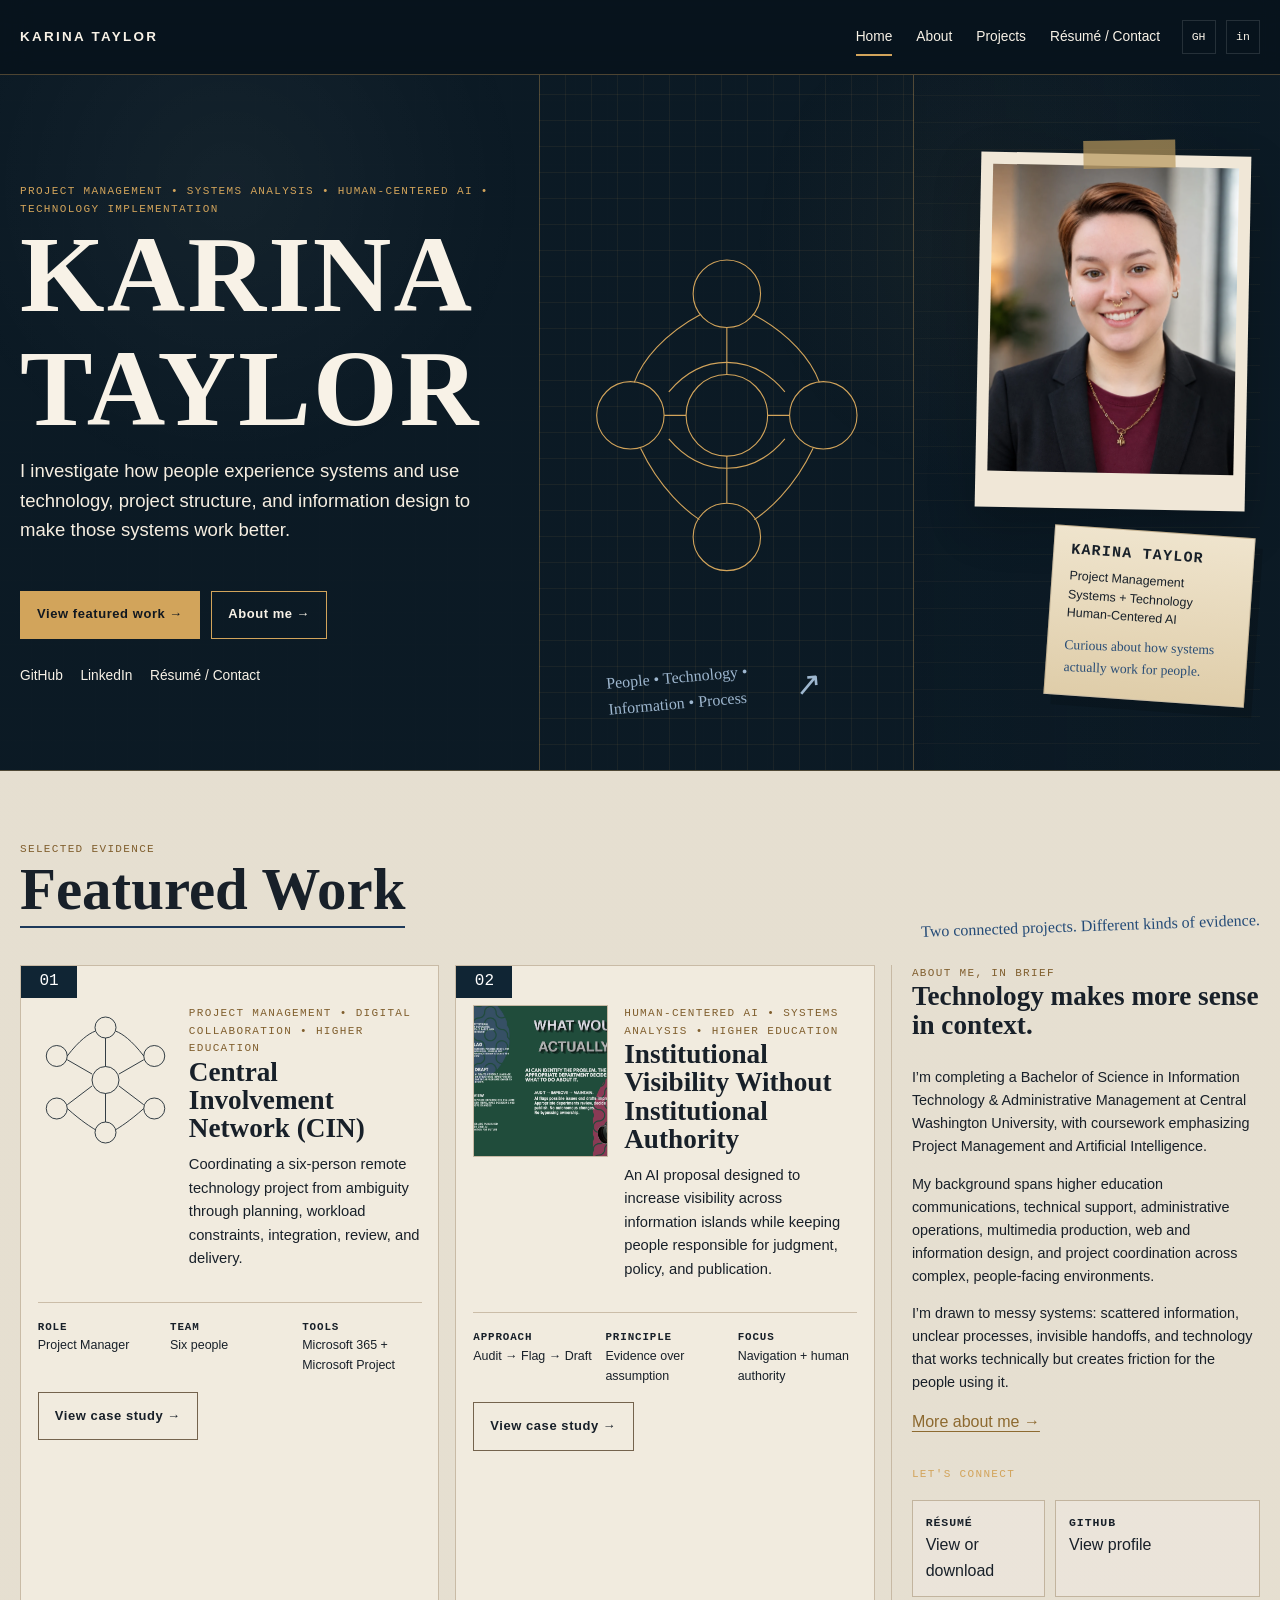
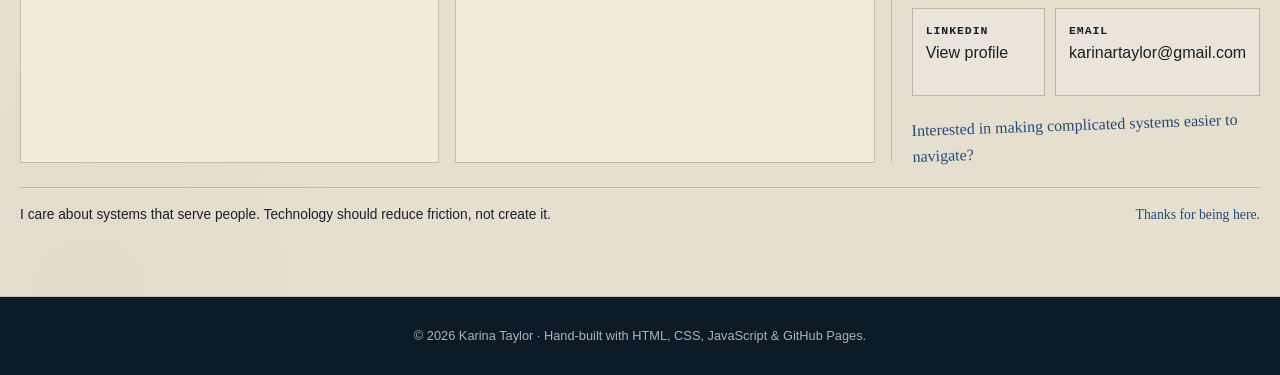
==== commit 93666bc0: "Update homepage and add portfolio resume" ====
--- a/index.html
+++ b/index.html
@@ -1,168 +1,498 @@
 <!doctype html>
 <html lang="en">
+
 <head>
-<meta charset="utf-8">
-<meta name="viewport" content="width=device-width,initial-scale=1">
-<meta name="description" content="Karina Taylor — ITAM student focused on project management, human-centered AI, systems analysis, technology implementation, and process improvement.">
-<title>Karina Taylor | Technology, Projects & Systems</title>
-<link rel="stylesheet" href="assets/css/styles.css">
-<script src="assets/js/main.js" defer></script>
+  <meta charset="utf-8">
+  <meta name="viewport" content="width=device-width, initial-scale=1">
+
+  <meta
+    name="description"
+    content="Karina Taylor — systems-oriented professional focused on project management, human-centered AI, systems analysis, technology implementation, and process improvement."
+  >
+
+  <title>Karina Taylor | Technology, Projects & Systems</title>
+
+  <link rel="stylesheet" href="assets/css/styles.css">
+  <script src="assets/js/main.js" defer></script>
 </head>
+
 <body>
-<a class="skip-link" href="#main">Skip to main content</a>
-
-<header class="site-header">
-  <div class="wrap nav">
-    <a class="brand" href="index.html">KARINA TAYLOR</a>
-    <div class="nav-right">
-      <button class="menu-button" aria-expanded="false" aria-controls="nav-links">Menu</button>
-      <nav class="nav-links" id="nav-links" aria-label="Primary navigation">
-        <a href="index.html" aria-current="page">Home</a>
-        <a href="about.html">About</a>
-        <a href="projects.html">Projects</a>
-        <a href="resume.html">Résumé / Contact</a>
-      </nav>
-      <div class="social-mini" aria-label="Professional links">
-        <a href="#" aria-label="GitHub placeholder">GH</a>
-        <a href="#" aria-label="LinkedIn placeholder">in</a>
+
+  <a class="skip-link" href="#main">Skip to main content</a>
+
+  <header class="site-header">
+    <div class="wrap nav">
+
+      <a class="brand" href="index.html">KARINA TAYLOR</a>
+
+      <div class="nav-right">
+
+        <button
+          class="menu-button"
+          aria-expanded="false"
+          aria-controls="nav-links"
+        >
+          Menu
+        </button>
+
+        <nav
+          class="nav-links"
+          id="nav-links"
+          aria-label="Primary navigation"
+        >
+          <a href="index.html" aria-current="page">Home</a>
+          <a href="about.html">About</a>
+          <a href="projects.html">Projects</a>
+          <a href="resume.html">Résumé / Contact</a>
+        </nav>
+
+        <div
+          class="social-mini"
+          aria-label="Professional links"
+        >
+          <a
+            href="https://github.com/karinartaylor"
+            aria-label="Karina Taylor on GitHub"
+          >
+            GH
+          </a>
+
+          <a
+            href="https://www.linkedin.com/in/karinartaylor/"
+            aria-label="Karina Taylor on LinkedIn"
+          >
+            in
+          </a>
+        </div>
+
       </div>
     </div>
-  </div>
-</header>
-
-<main id="main">
-  <section class="hero">
-    <div class="wrap hero-grid">
-      <div class="hero-copy">
-        <div class="eyebrow">ITAM • Project Management • Human-Centered AI & Systems</div>
-        <h1>KARINA<br>TAYLOR</h1>
-        <p class="hero-lead">I investigate how people experience systems and use technology, project structure, and information design to make those systems work better.</p>
-        <div class="actions">
-          <a class="button primary" href="#featured">View featured work →</a>
-          <a class="button" href="about.html">About me →</a>
-        </div>
-        <div class="hero-links">
-          <a href="#" aria-label="GitHub placeholder">GitHub</a>
-          <a href="#" aria-label="LinkedIn placeholder">LinkedIn</a>
-          <a href="resume.html">Résumé / Contact</a>
-        </div>
+  </header>
+
+  <main id="main">
+
+    <section class="hero">
+      <div class="wrap hero-grid">
+
+        <div class="hero-copy">
+
+          <div class="eyebrow">
+            Project Management • Systems Analysis • Human-Centered AI • Technology Implementation
+          </div>
+
+          <h1>
+            KARINA<br>
+            TAYLOR
+          </h1>
+
+          <p class="hero-lead">
+            I investigate how people experience systems and use technology,
+            project structure, and information design to make those systems work better.
+          </p>
+
+          <div class="actions">
+            <a
+              class="button primary"
+              href="#featured"
+            >
+              View featured work →
+            </a>
+
+            <a
+              class="button"
+              href="about.html"
+            >
+              About me →
+            </a>
+          </div>
+
+          <div class="hero-links">
+            <a href="https://github.com/karinartaylor">
+              GitHub
+            </a>
+
+            <a href="https://www.linkedin.com/in/karinartaylor/">
+              LinkedIn
+            </a>
+
+            <a href="resume.html">
+              Résumé / Contact
+            </a>
+          </div>
+
+        </div>
+
+        <div
+          class="system-board"
+          aria-hidden="true"
+        >
+
+          <svg viewBox="0 0 400 500">
+
+            <circle cx="200" cy="250" r="52"/>
+            <circle cx="200" cy="95" r="43"/>
+            <circle cx="77" cy="250" r="43"/>
+            <circle cx="323" cy="250" r="43"/>
+            <circle cx="200" cy="405" r="43"/>
+
+            <path
+              d="
+                M200 138 L200 198
+                M120 250 L148 250
+                M252 250 L280 250
+                M200 302 L200 362
+              "
+            />
+
+            <path
+              d="
+                M167 121 C120 146 92 180 82 208
+                M233 121 C280 146 308 180 318 208
+                M90 292 C115 345 150 373 165 383
+                M310 292 C285 345 250 373 235 383
+              "
+            />
+
+            <path
+              d="
+                M126 220 C168 170 232 170 274 220
+                M126 280 C168 330 232 330 274 280
+              "
+            />
+
+          </svg>
+
+          <div class="system-note">
+            People • Technology • Information • Process
+          </div>
+
+        </div>
+
+        <div class="portrait-zone">
+
+          <figure class="photo-frame">
+            <img
+              src="assets/images/karina-taylor-headshot.webp"
+              alt="Professional headshot of Karina Taylor"
+            >
+          </figure>
+
+          <aside class="id-card">
+
+            <h3>KARINA TAYLOR</h3>
+
+            <p>
+              Project Management<br>
+              Systems + Technology<br>
+              Human-Centered AI
+            </p>
+
+            <div class="scribble">
+              Curious about how systems actually work for people.
+            </div>
+
+          </aside>
+
+        </div>
+
       </div>
-
-      <div class="system-board" aria-hidden="true">
-        <svg viewBox="0 0 400 500">
-          <circle cx="200" cy="250" r="52"/>
-          <circle cx="200" cy="95" r="43"/>
-          <circle cx="77" cy="250" r="43"/>
-          <circle cx="323" cy="250" r="43"/>
-          <circle cx="200" cy="405" r="43"/>
-          <path d="M200 138 L200 198 M120 250 L148 250 M252 250 L280 250 M200 302 L200 362"/>
-          <path d="M167 121 C120 146 92 180 82 208 M233 121 C280 146 308 180 318 208 M90 292 C115 345 150 373 165 383 M310 292 C285 345 250 373 235 383"/>
-          <path d="M126 220 C168 170 232 170 274 220 M126 280 C168 330 232 330 274 280"/>
-        </svg>
-        <div class="system-note">I work at the intersection of these.</div>
+    </section>
+
+    <section
+      class="paper-section"
+      id="featured"
+    >
+
+      <div class="wrap section">
+
+        <div class="section-head">
+
+          <div>
+
+            <div
+              class="eyebrow"
+              style="color:#805f2e"
+            >
+              Selected evidence
+            </div>
+
+            <h2 class="rule-title">
+              Featured Work
+            </h2>
+
+          </div>
+
+          <div class="hand-note">
+            Two connected projects. Different kinds of evidence.
+          </div>
+
+        </div>
+
+        <div class="feature-layout">
+
+          <article class="project-card">
+
+            <div class="project-number">
+              01
+            </div>
+
+            <div class="project-body">
+
+              <div class="project-top">
+
+                <div
+                  class="project-diagram"
+                  aria-hidden="true"
+                >
+
+                  <svg viewBox="0 0 180 180">
+
+                    <circle cx="90" cy="90" r="18"/>
+
+                    <circle cx="90" cy="20" r="14"/>
+                    <circle cx="25" cy="58" r="14"/>
+                    <circle cx="25" cy="128" r="14"/>
+                    <circle cx="155" cy="58" r="14"/>
+                    <circle cx="155" cy="128" r="14"/>
+                    <circle cx="90" cy="160" r="14"/>
+
+                    <path
+                      d="
+                        M90 34 L90 72
+                        M39 63 L72 82
+                        M39 123 L72 98
+                        M108 82 L141 63
+                        M108 98 L141 123
+                        M90 108 L90 146
+                      "
+                    />
+
+                    <path
+                      d="
+                        M39 58 C55 37 68 28 76 25
+                        M141 58 C125 37 112 28 104 25
+                        M39 128 C58 145 71 153 76 156
+                        M141 128 C122 145 109 153 104 156
+                      "
+                    />
+
+                  </svg>
+
+                </div>
+
+                <div>
+
+                  <div class="tag">
+                    Project Management • Digital Collaboration • Higher Education
+                  </div>
+
+                  <h3>
+                    Central Involvement Network (CIN)
+                  </h3>
+
+                  <p>
+                    Coordinating a six-person remote technology project from ambiguity
+                    through planning, workload constraints, integration, review, and delivery.
+                  </p>
+
+                </div>
+
+              </div>
+
+              <div class="project-meta">
+
+                <div>
+                  <strong>Role</strong>
+                  Project Manager
+                </div>
+
+                <div>
+                  <strong>Team</strong>
+                  Six people
+                </div>
+
+                <div>
+                  <strong>Tools</strong>
+                  Microsoft 365 + Microsoft Project
+                </div>
+
+              </div>
+
+              <a
+                class="button"
+                href="projects/cin.html"
+              >
+                View case study →
+              </a>
+
+            </div>
+          </article>
+
+          <article class="project-card">
+
+            <div class="project-number">
+              02
+            </div>
+
+            <div class="project-body">
+
+              <div class="project-top">
+
+                <div class="project-proof ai-proof">
+
+                  <img
+                    src="assets/images/institutional-visibility/05-ai-operating-model.webp"
+                    alt="Slide from Institutional Visibility showing the Audit, Flag, Draft, Review, Publish operating model"
+                  >
+
+                </div>
+
+                <div>
+
+                  <div class="tag">
+                    Human-Centered AI • Systems Analysis • Higher Education
+                  </div>
+
+                  <h3>
+                    Institutional Visibility Without Institutional Authority
+                  </h3>
+
+                  <p>
+                    An AI proposal designed to increase visibility across information islands
+                    while keeping people responsible for judgment, policy, and publication.
+                  </p>
+
+                </div>
+
+              </div>
+
+              <div class="project-meta">
+
+                <div>
+                  <strong>Approach</strong>
+                  Audit → Flag → Draft
+                </div>
+
+                <div>
+                  <strong>Principle</strong>
+                  Evidence over assumption
+                </div>
+
+                <div>
+                  <strong>Focus</strong>
+                  Navigation + human authority
+                </div>
+
+              </div>
+
+              <a
+                class="button"
+                href="projects/institutional-visibility.html"
+              >
+                View case study →
+              </a>
+
+            </div>
+          </article>
+
+          <aside class="side-panel">
+
+            <div
+              class="eyebrow"
+              style="color:#805f2e"
+            >
+              About me, in brief
+            </div>
+
+            <h3>
+              Technology makes more sense in context.
+            </h3>
+
+            <p>
+              I’m completing a Bachelor of Science in Information Technology &
+              Administrative Management at Central Washington University, with coursework
+              emphasizing Project Management and Artificial Intelligence.
+            </p>
+
+            <p>
+              My background spans higher education communications, technical support,
+              administrative operations, multimedia production, web and information design,
+              and project coordination across complex, people-facing environments.
+            </p>
+
+            <p>
+              I’m drawn to messy systems: scattered information, unclear processes,
+              invisible handoffs, and technology that works technically but creates friction
+              for the people using it.
+            </p>
+
+            <a
+              class="text-link"
+              href="about.html"
+            >
+              More about me →
+            </a>
+
+            <div
+              class="eyebrow"
+              style="margin-top:2rem"
+            >
+              Let's connect
+            </div>
+
+            <div class="contact-grid">
+
+              <a href="assets/documents/Karina_Taylor_Resume.pdf">
+                <strong>Résumé</strong>
+                View or download
+              </a>
+
+              <a href="https://github.com/karinartaylor">
+                <strong>GitHub</strong>
+                View profile
+              </a>
+
+              <a href="https://www.linkedin.com/in/karinartaylor/">
+                <strong>LinkedIn</strong>
+                View profile
+              </a>
+
+              <a href="mailto:karinartaylor@gmail.com">
+                <strong>Email</strong>
+                karinartaylor@gmail.com
+              </a>
+
+            </div>
+
+            <div class="hand-note">
+              Interested in making complicated systems easier to navigate?
+            </div>
+
+          </aside>
+
+        </div>
+
+        <div class="footer-note">
+
+          <span>
+            I care about systems that serve people. Technology should reduce friction, not create it.
+          </span>
+
+          <span>
+            Thanks for being here.
+          </span>
+
+        </div>
+
       </div>
-
-      <div class="portrait-zone">
-        <figure class="photo-frame">
-          <img src="assets/images/karina-taylor-headshot.webp" alt="Professional headshot of Karina Taylor">
-        </figure>
-        <aside class="id-card">
-          <h3>KARINA TAYLOR</h3>
-          <p>ITAM Student<br>Central Washington University<br>Project Management + AI</p>
-          <div class="scribble">Curious about how systems actually work for people.</div>
-        </aside>
-      </div>
-    </div>
-  </section>
-
-  <section class="paper-section" id="featured">
-    <div class="wrap section">
-      <div class="section-head">
-        <div>
-          <div class="eyebrow" style="color:#805f2e">Selected evidence</div>
-          <h2 class="rule-title">Featured Work</h2>
-        </div>
-        <div class="hand-note">Two connected projects. Different kinds of evidence.</div>
-      </div>
-
-      <div class="feature-layout">
-        <article class="project-card">
-          <div class="project-number">01</div>
-          <div class="project-body">
-            <div class="project-top">
-              <div class="project-diagram" aria-hidden="true">
-                <svg viewBox="0 0 180 180">
-                  <circle cx="90" cy="90" r="18"/>
-                  <circle cx="90" cy="20" r="14"/><circle cx="25" cy="58" r="14"/><circle cx="25" cy="128" r="14"/>
-                  <circle cx="155" cy="58" r="14"/><circle cx="155" cy="128" r="14"/><circle cx="90" cy="160" r="14"/>
-                  <path d="M90 34 L90 72 M39 63 L72 82 M39 123 L72 98 M108 82 L141 63 M108 98 L141 123 M90 108 L90 146"/>
-                  <path d="M39 58 C55 37 68 28 76 25 M141 58 C125 37 112 28 104 25 M39 128 C58 145 71 153 76 156 M141 128 C122 145 109 153 104 156"/>
-                </svg>
-              </div>
-              <div>
-                <div class="tag">Project Management • Digital Collaboration • Higher Education</div>
-                <h3>Central Involvement Network (CIN)</h3>
-                <p>Coordinating a six-person remote technology project from ambiguity through planning, workload constraints, integration, review, and delivery.</p>
-              </div>
-            </div>
-            <div class="project-meta">
-              <div><strong>Role</strong>Project Manager</div>
-              <div><strong>Team</strong>Six people</div>
-              <div><strong>Tools</strong>Microsoft 365 + Microsoft Project</div>
-            </div>
-            <a class="button" href="projects/cin.html">View case study →</a>
-          </div>
-        </article>
-
-        <article class="project-card">
-          <div class="project-number">02</div>
-          <div class="project-body">
-            <div class="project-top">
-              <div class="project-proof ai-proof">
-                <img src="assets/images/institutional-visibility/05-ai-operating-model.webp" alt="Slide from Institutional Visibility showing the Audit, Flag, Draft, Review, Publish operating model">
-              </div>
-              <div>
-                <div class="tag">Human-Centered AI • Systems Analysis • Higher Education</div>
-                <h3>Institutional Visibility Without Institutional Authority</h3>
-                <p>An AI proposal designed to increase visibility across information islands while keeping people responsible for judgment, policy, and publication.</p>
-              </div>
-            </div>
-            <div class="project-meta">
-              <div><strong>Approach</strong>Audit → Flag → Draft</div>
-              <div><strong>Principle</strong>Evidence over assumption</div>
-              <div><strong>Focus</strong>Navigation + human authority</div>
-            </div>
-            <a class="button" href="projects/institutional-visibility.html">View case study →</a>
-          </div>
-        </article>
-
-        <aside class="side-panel">
-          <div class="eyebrow" style="color:#805f2e">About me, in brief</div>
-          <h3>Technology makes more sense in context.</h3>
-          <p>I’m an Information Technology & Administrative Management student at Central Washington University with current coursework emphasizing Project Management and Artificial Intelligence.</p>
-          <p>My background spans higher education communications, technical support, administrative operations, multimedia production, web and information design, and project coordination.</p>
-          <p>I’m drawn to messy systems: scattered information, unclear processes, and technology that works technically but creates friction for the people using it.</p>
-          <a class="text-link" href="about.html">More about me →</a>
-
-          <div style="margin-top:2rem" class="eyebrow" >Let's connect</div>
-          <div class="contact-grid">
-            <a href="resume.html"><strong>Résumé</strong>View or download</a>
-            <div class="contact-placeholder"><strong>GitHub</strong>Add profile URL</div>
-            <div class="contact-placeholder"><strong>LinkedIn</strong>Add profile URL</div>
-            <div class="contact-placeholder"><strong>Email</strong>Add professional address</div>
-          </div>
-          <div class="hand-note">Professional evidence first. Personality still allowed.</div>
-        </aside>
-      </div>
-
-      <div class="footer-note">
-        <span>I care about systems that serve people. Technology should reduce friction, not create it.</span>
-        <span>Thanks for being here.</span>
-      </div>
-    </div>
-  </section>
-</main>
-
-<footer class="site-footer">© 2026 Karina Taylor · Hand-built with HTML, CSS, JavaScript & GitHub Pages.</footer>
+    </section>
+
+  </main>
+
+  <footer class="site-footer">
+    © 2026 Karina Taylor · Hand-built with HTML, CSS, JavaScript & GitHub Pages.
+  </footer>
+
 </body>
-</html>
+
+</html>
--- a/assets/css/styles.css
+++ b/assets/css/styles.css
@@ -522,3 +522,19 @@
 .project-proof{min-height:150px;display:grid;place-items:center;overflow:hidden;border:1px solid #c7b9a4;background:#0c1c27}.project-proof img{width:100%;height:150px;object-fit:cover;display:block}.project-proof.ai-proof img{object-position:center}
 @media(max-width:950px){.visibility-connection{grid-template-columns:1fr}.constraint-strip,.benefit-grid{grid-template-columns:1fr 1fr}}
 @media(max-width:600px){.constraint-strip,.benefit-grid{grid-template-columns:1fr}.project-proof img{height:auto}}
+/* Institutional Visibility presentation */
+.presentation-video {
+  width: min(100%, 1100px);
+  margin: 2rem auto 0;
+  aspect-ratio: 16 / 9;
+  overflow: hidden;
+  border: 1px solid rgba(255, 255, 255, 0.18);
+  box-shadow: 0 18px 45px rgba(0, 0, 0, 0.22);
+}
+
+.presentation-video iframe {
+  display: block;
+  width: 100%;
+  height: 100%;
+  border: 0;
+}
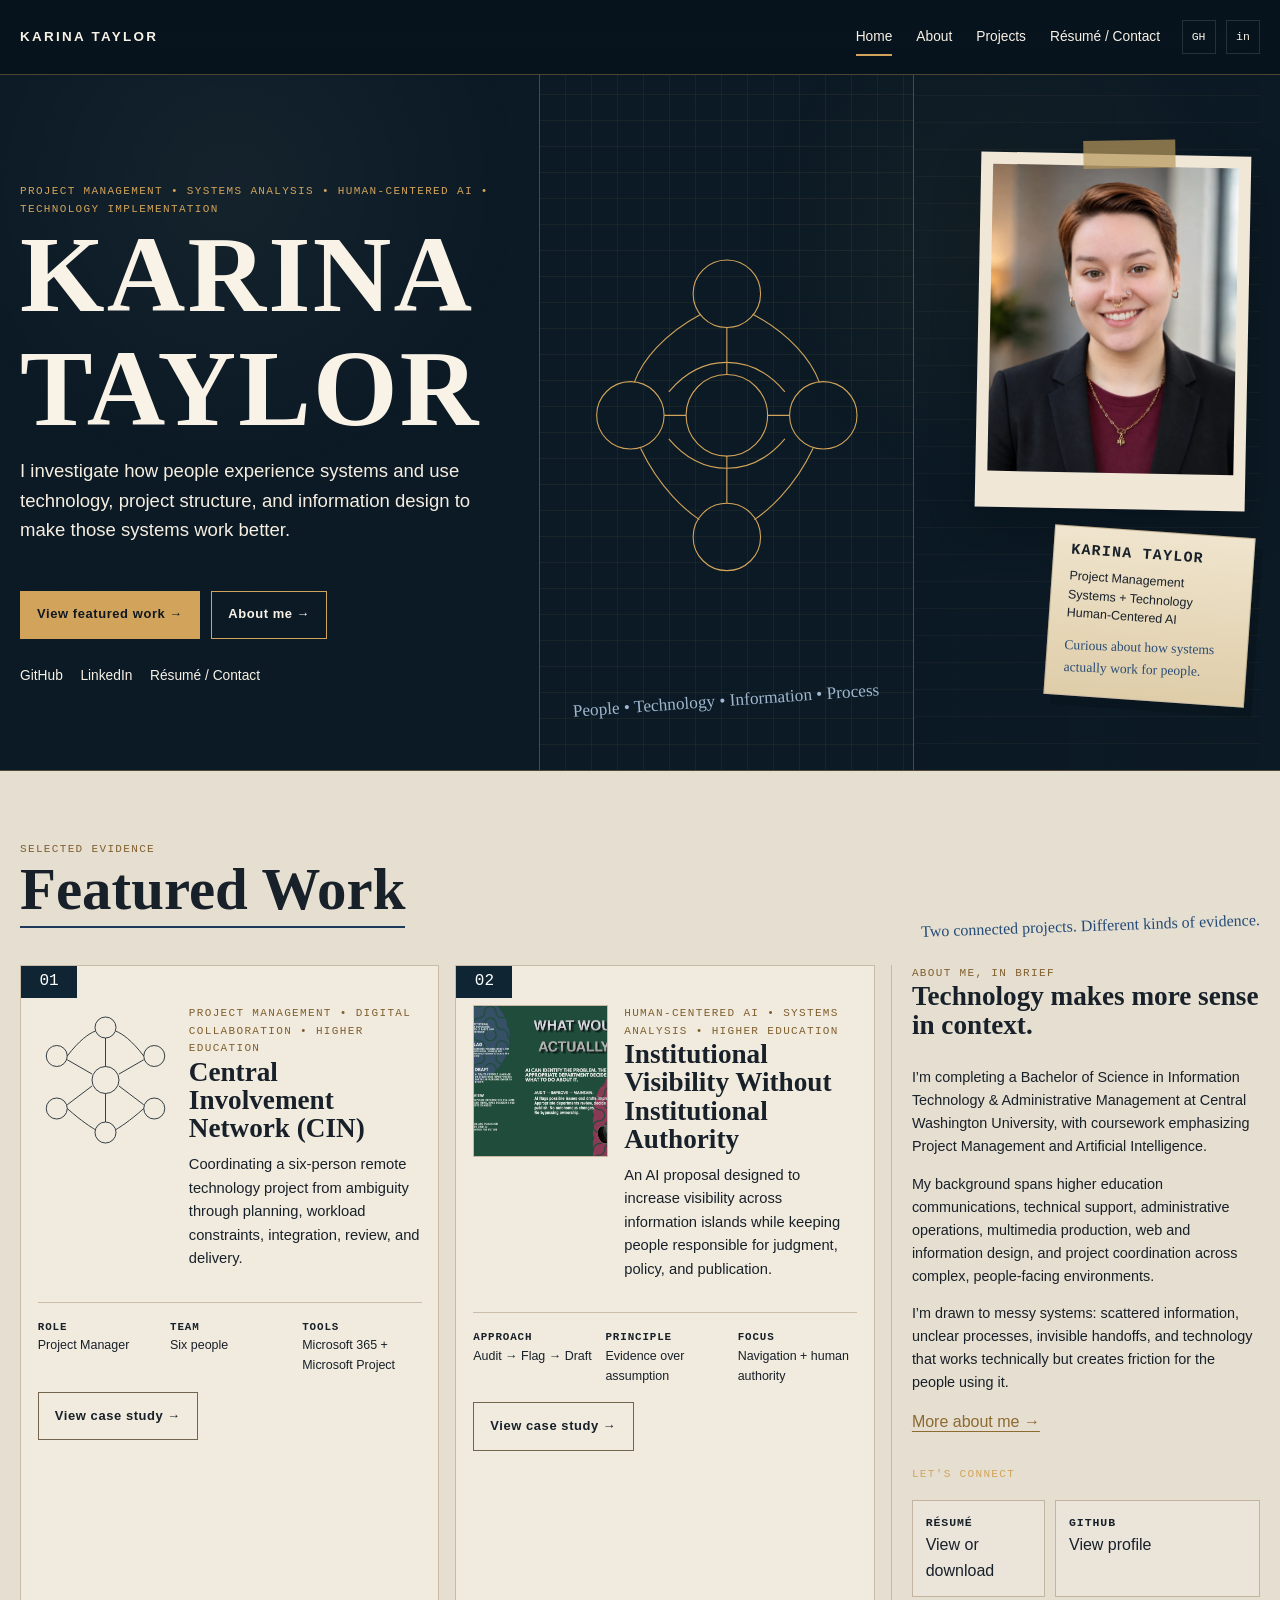
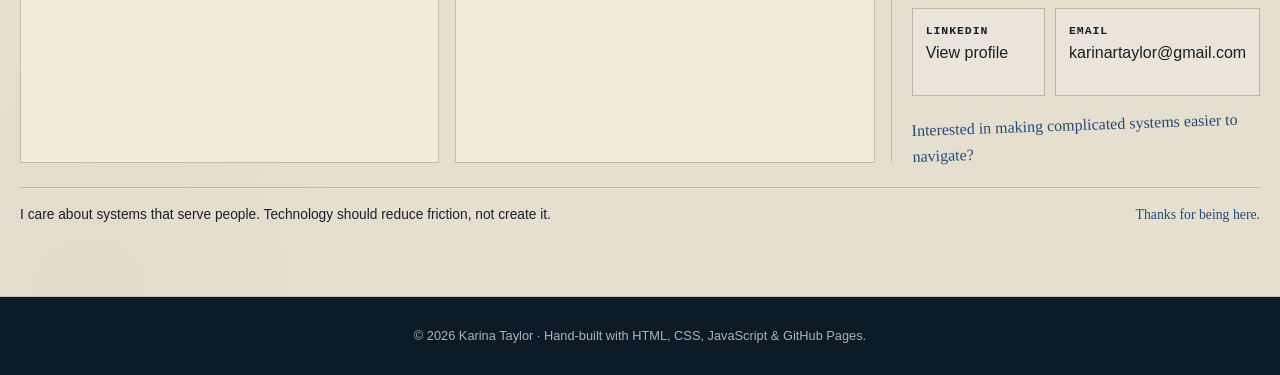
==== commit 1b7db653: "Keep system note on one line" ====
--- a/index.html
+++ b/index.html
@@ -163,7 +163,7 @@
           </svg>
 
           <div class="system-note">
-            People • Technology • Information • Process
+            People&nbsp;•&nbsp;Technology&nbsp;•&nbsp;Information&nbsp;•&nbsp;Process
           </div>
 
         </div>
--- a/assets/css/styles.css
+++ b/assets/css/styles.css
@@ -195,15 +195,17 @@
 }
 .system-note{
   position:absolute;
-  left:18%;
+  left:50%;
   bottom:8%;
+  width:max-content;
+  max-width:calc(100% - 2rem);
+  white-space:nowrap;
+  text-align:center;
   font-family:"Comic Sans MS","Bradley Hand",cursive;
   color:#9eb7cf;
-  font-size:1rem;
-  transform:rotate(-5deg);
-  max-width:180px;
-}
-.system-note::after{content:"↗";font-size:2rem;position:absolute;right:-2.2rem;top:.4rem}
+  font-size:1.08rem;
+  transform:translateX(-50%) rotate(-4deg);
+}
 
 .portrait-zone{
   position:relative;
@@ -364,6 +366,12 @@
   text-decoration:none;
   background:rgba(255,255,255,.18);
   min-height:88px;
+}
+@media(max-width:500px){
+  .contact-grid a,.contact-placeholder{
+    min-height:72px;
+    padding:.65rem .75rem;
+  }
 }
 .contact-grid strong{display:block;font-family:var(--mono);font-size:.72rem;text-transform:uppercase;letter-spacing:.08em}
 .hand-note{
@@ -429,11 +437,58 @@
     align-items:flex-start;
   }
   .nav-links.open{display:flex}
+
+  /* Recompose the homepage hero for narrow screens instead of
+     simply stacking desktop-sized panels. */
   .hero-grid{grid-template-columns:1fr}
-  .hero-copy{grid-column:auto;padding:4.3rem 0 2.8rem}
-  .system-board,.portrait-zone{min-height:430px;border-left:0;border-right:0;border-top:1px solid var(--line)}
-  .photo-frame{width:68%;left:8%;top:8%}
-  .id-card{width:52%;right:5%;bottom:7%}
+  .hero-copy{grid-column:auto;padding:3.5rem 0 2.5rem}
+
+  .system-board{
+    min-height:280px;
+    border-left:0;
+    border-right:0;
+    border-top:1px solid var(--line);
+  }
+  .system-board svg{
+    inset:5% 18% 24%;
+    width:64%;
+    height:71%;
+  }
+  .system-note{
+    left:50%;
+    bottom:7%;
+    max-width:calc(100% - 1.5rem);
+    font-size:1.03rem;
+  }
+
+  .portrait-zone{
+    min-height:470px;
+    border-left:0;
+    border-right:0;
+    border-top:1px solid var(--line);
+  }
+  .photo-frame{
+    width:min(72%,390px);
+    left:7%;
+    top:7%;
+  }
+  .id-card{
+    width:min(52%,285px);
+    right:5%;
+    bottom:5%;
+  }
+
+  .section-head{
+    align-items:flex-start;
+    flex-direction:column;
+    gap:.25rem;
+  }
+  .section-head .hand-note{
+    margin-top:.25rem;
+    max-width:330px;
+    transform:rotate(-1deg);
+  }
+
   .feature-layout{grid-template-columns:1fr}
   .project-top{grid-template-columns:1fr}
   .project-diagram{min-height:125px}
@@ -443,9 +498,41 @@
 }
 @media(max-width:500px){
   h1{font-size:clamp(3.6rem,18vw,5rem)}
-  .system-board,.portrait-zone{min-height:360px}
-  .photo-frame{width:76%;left:5%}
-  .id-card{width:63%;right:2%;bottom:4%}
+  .hero-copy{padding:3rem 0 2.25rem}
+
+  .system-board{min-height:225px}
+  .system-board svg{
+    inset:3% 19% 25%;
+    width:62%;
+    height:72%;
+  }
+  .system-note{
+    left:50%;
+    bottom:6%;
+    max-width:calc(100% - 1rem);
+    font-size:1rem;
+  }
+
+  .portrait-zone{min-height:430px}
+  .photo-frame{
+    width:78%;
+    left:5%;
+    top:6%;
+  }
+  .id-card{
+    width:66%;
+    right:0;
+    bottom:-24px;
+    z-index:4;
+    padding:.9rem .95rem 1rem;
+  }
+  .hero{overflow:visible}
+  .id-card h3{font-size:.86rem}
+  .id-card p{font-size:.74rem}
+  .id-card .scribble{font-size:.8rem}
+
+  .section-head{margin-bottom:1.35rem}
+  .section-head .hand-note{max-width:270px}
   .contact-grid,.project-meta{grid-template-columns:1fr}
   .footer-note{flex-direction:column}
 }
